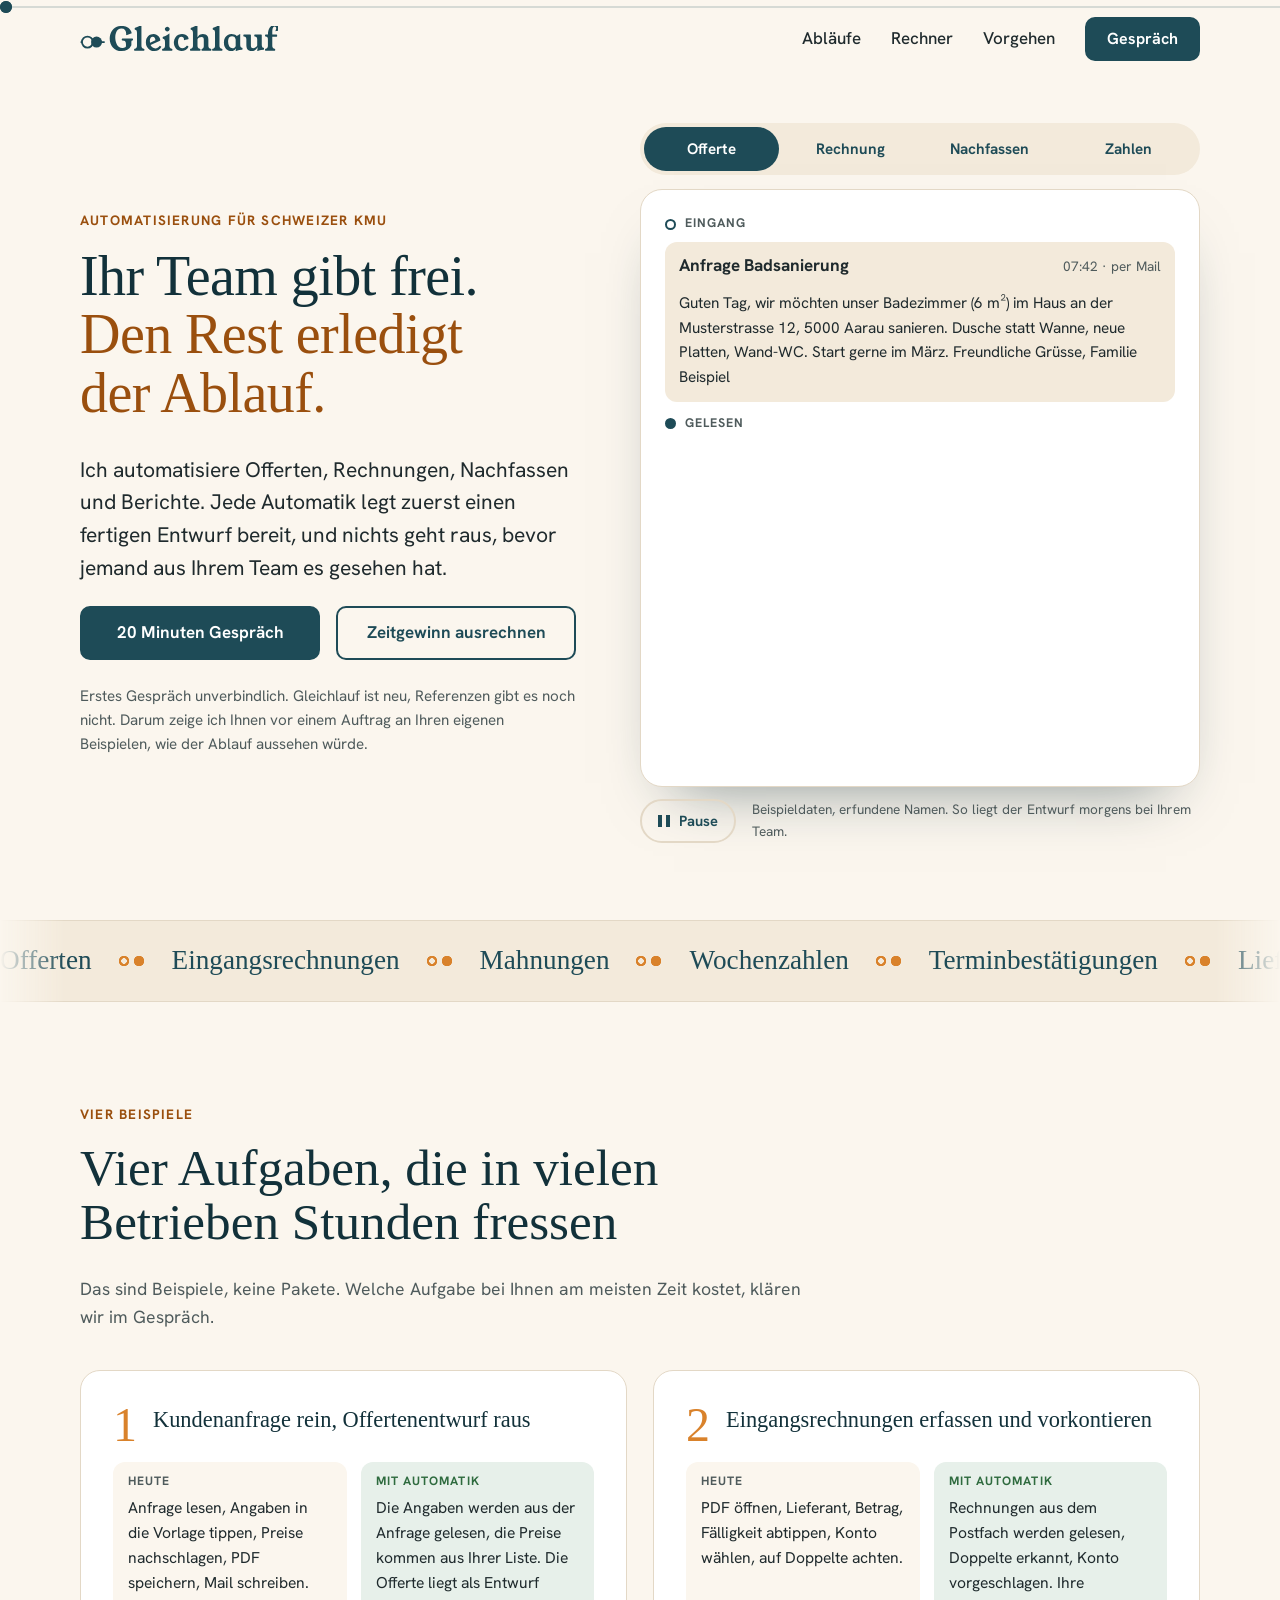
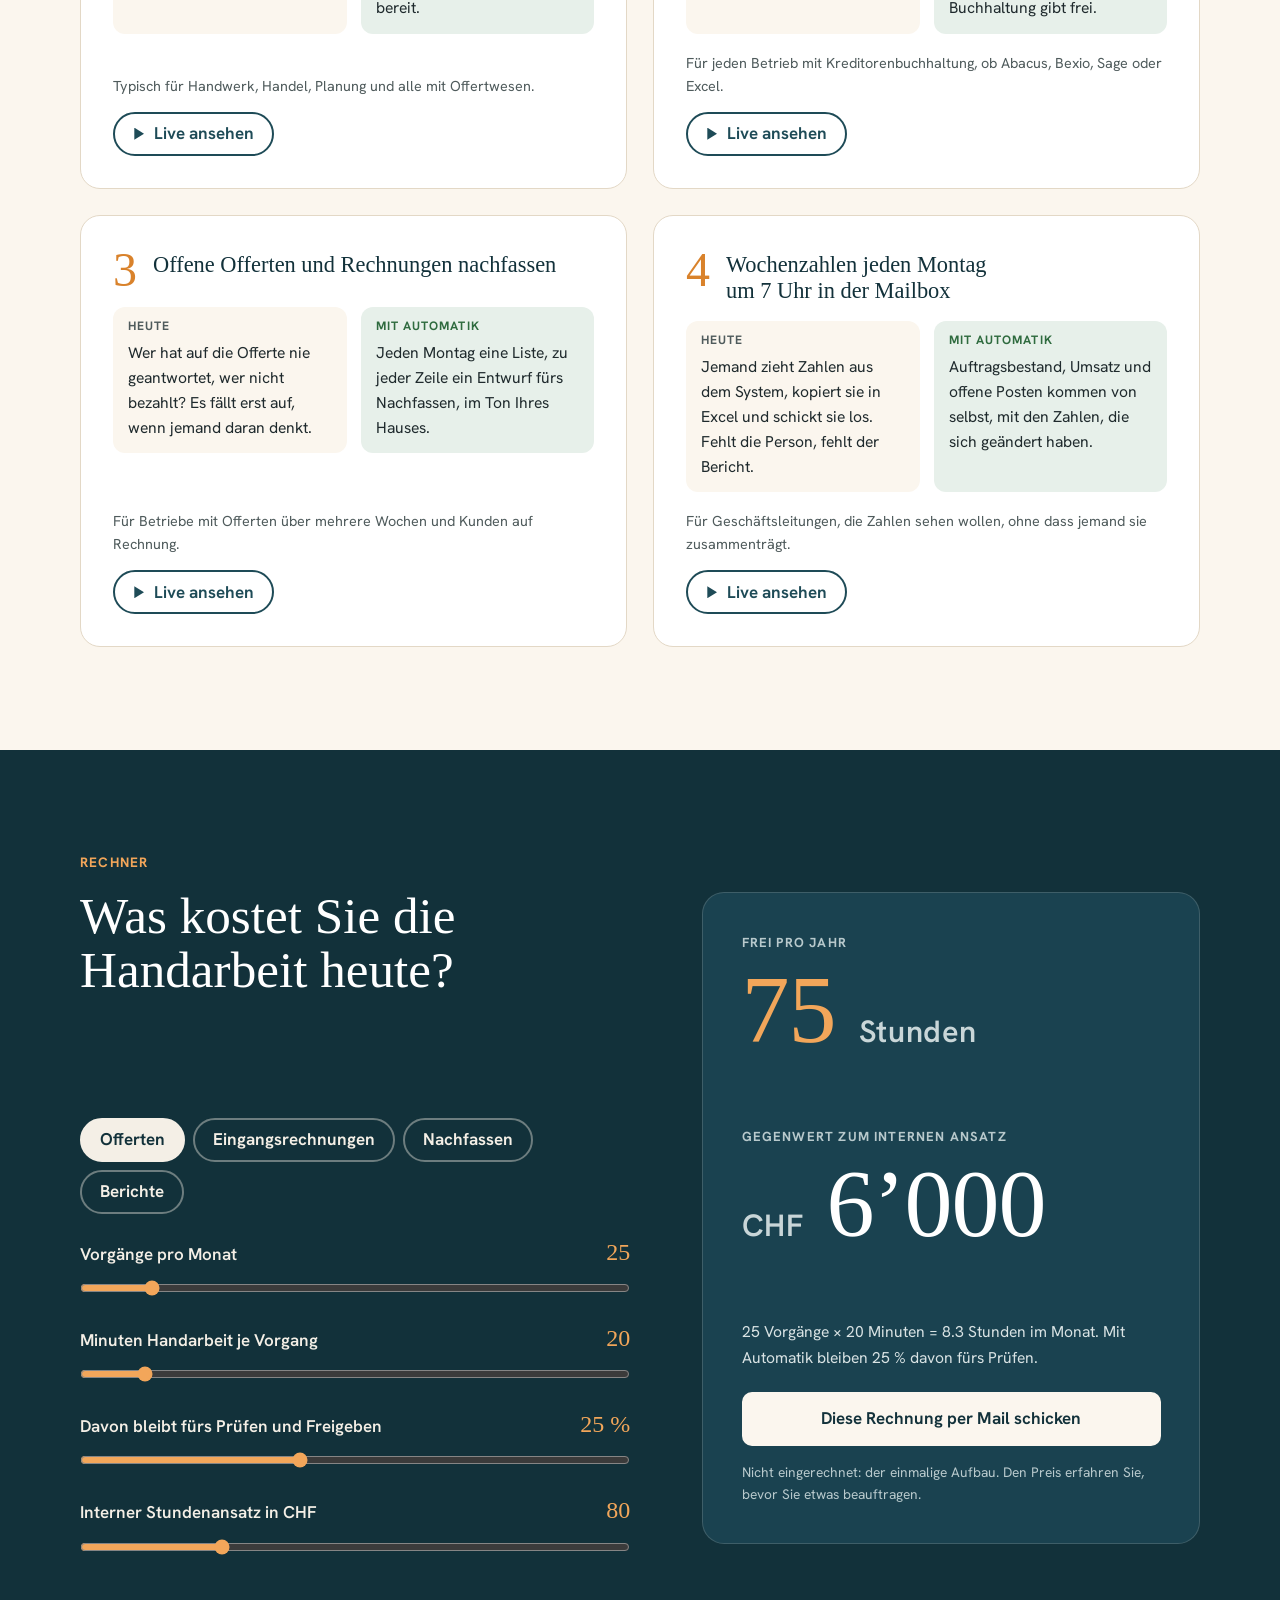
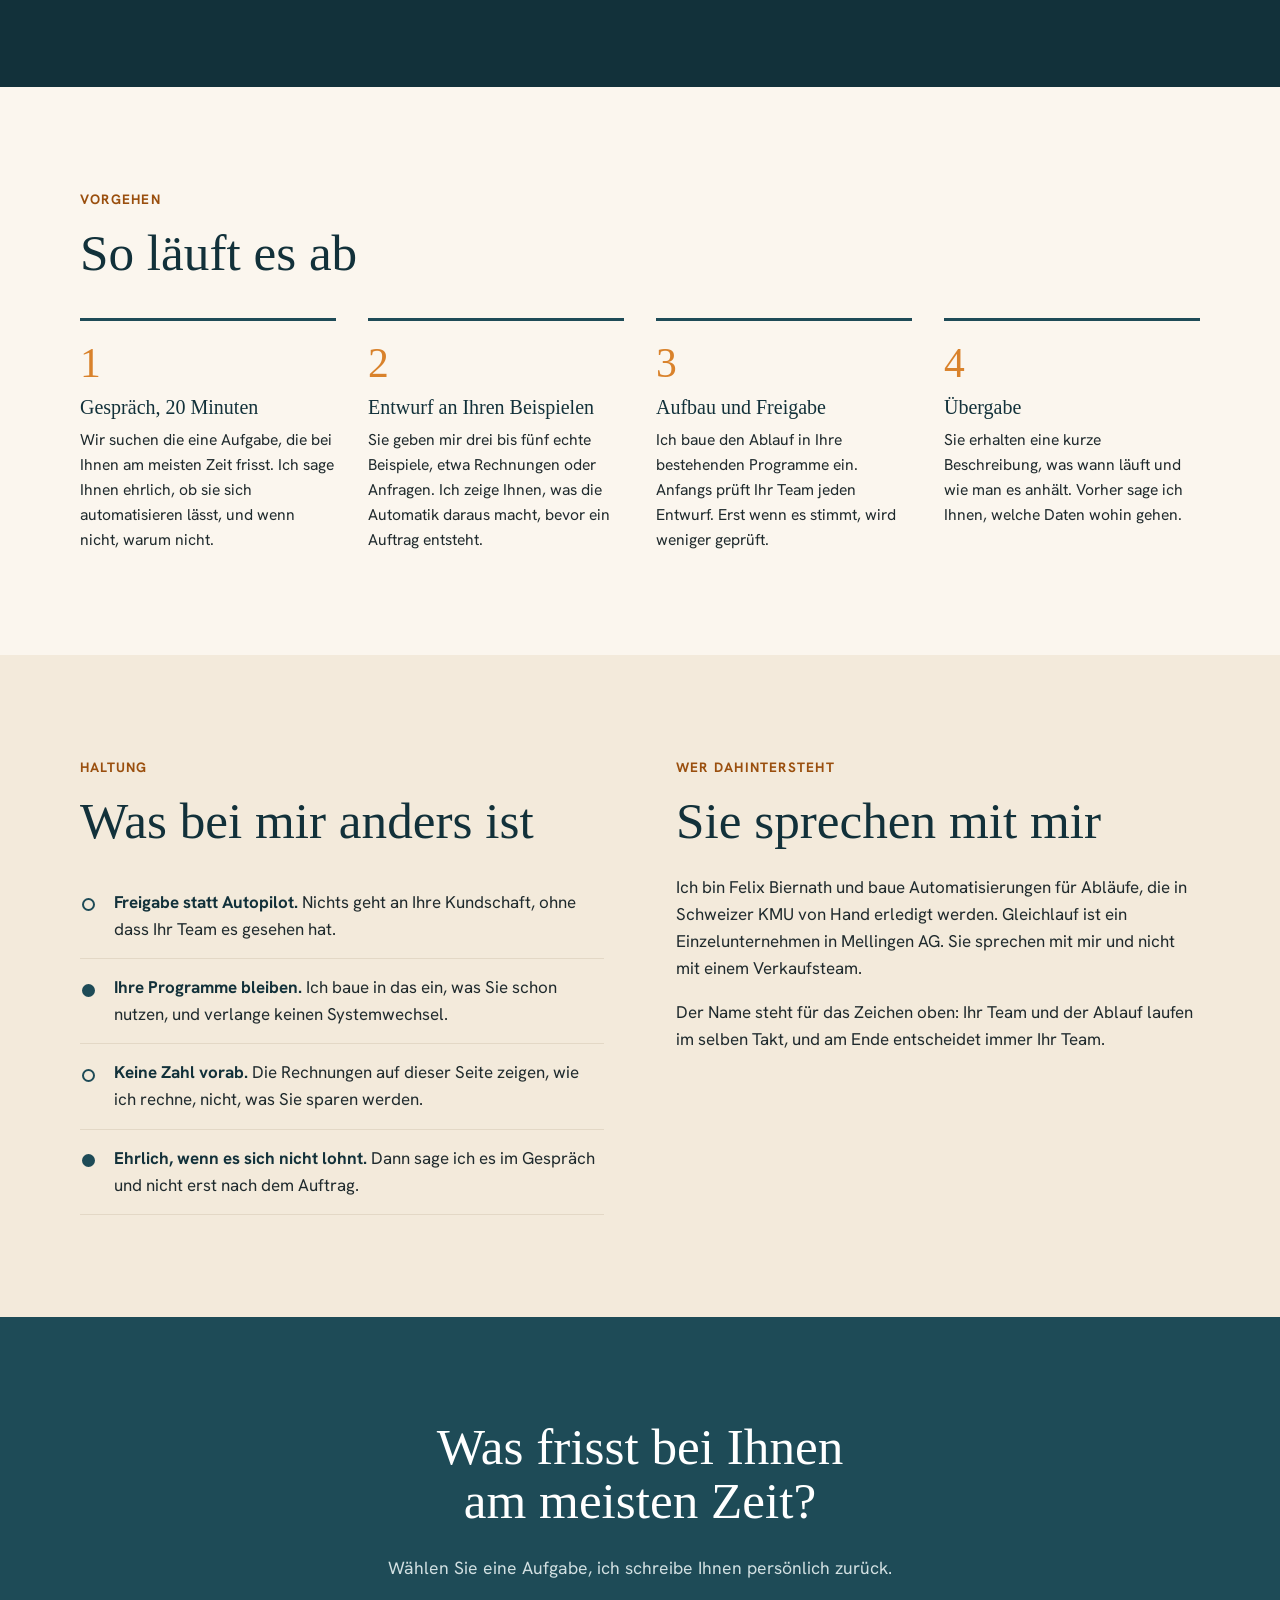
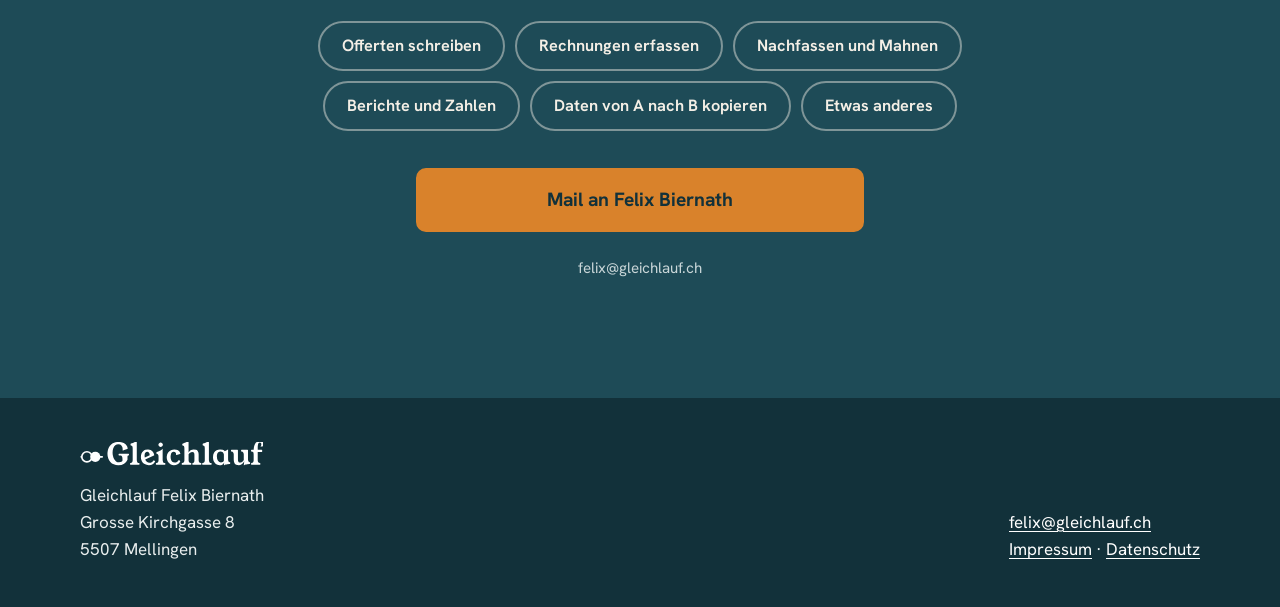
==== index.html @ 626e45f5 "Seite Gleichlauf" ====
<!doctype html>
<html lang="de-CH">
<head>
<meta charset="utf-8">
<meta name="viewport" content="width=device-width, initial-scale=1">
<title>Gleichlauf: Abläufe automatisieren, Ihr Team gibt frei</title>
<meta name="description" content="Aus Mails, PDFs und Listen werden fertige Entwürfe für Offerten, Rechnungen, Nachfassen und Berichte. Ihr Team gibt nur noch frei. Automatisierung für Schweizer KMU.">
<meta property="og:title" content="Gleichlauf: Ihr Team gibt frei. Den Rest erledigt der Ablauf.">
<meta property="og:description" content="Automatisierung für Schweizer KMU: Offerten, Rechnungen, Nachfassen und Berichte als fertige Entwürfe.">
<meta property="og:type" content="website">
<meta name="theme-color" content="#FBF6EE">
<link rel="icon" type="image/svg+xml" href="marke-zeichen.svg">
<link rel="preload" href="young-serif-400.woff2" as="font" type="font/woff2" crossorigin>
<link rel="stylesheet" href="styles.css">
<noscript><style>.stage-wrap{display:none}.reveal{opacity:1!important;transform:none!important}</style></noscript>
</head>
<body>
<a class="skip" href="#inhalt">Zum Inhalt</a>
<div class="takt-progress" aria-hidden="true"><span class="tp-line"></span><span class="tp-hohl"></span><span class="tp-voll"></span></div>

<header class="top">
  <div class="wrap bar">
    <a class="brand" href="./" aria-label="Gleichlauf, zur Startseite"><img class="logo" src="marke-wortmarke.svg" width="6100" height="800" alt="Gleichlauf"></a>
    <nav aria-label="Hauptmenü">
      <a class="n-opt" href="#ablaeufe">Abläufe</a>
      <a class="n-opt" href="#rechner">Rechner</a>
      <a class="n-opt" href="#vorgehen">Vorgehen</a>
      <a class="btn btn-small" data-mail href="mailto:felix@gleichlauf.ch?subject=Gespr%C3%A4ch%20zur%20Automatisierung">Gespräch</a>
    </nav>
  </div>
</header>

<main id="inhalt">

<!-- HERO -->
<section class="hero">
  <div class="wrap hero-grid">
    <div class="hero-text">
      <p class="kicker">Automatisierung für Schweizer KMU</p>
      <h1>Ihr Team gibt frei. <span class="h1-zwei">Den Rest erledigt der Ablauf.</span></h1>
      <p class="lead">Ich automatisiere Offerten, Rechnungen, Nachfassen und Berichte. Jede Automatik legt zuerst einen fertigen Entwurf bereit, und nichts geht raus, bevor jemand aus Ihrem Team es gesehen hat.</p>
      <p class="cta">
        <a class="btn" data-mail href="mailto:felix@gleichlauf.ch?subject=Gespr%C3%A4ch%20zur%20Automatisierung">20 Minuten Gespräch</a>
        <a class="btn-quiet" href="#rechner">Zeitgewinn ausrechnen</a>
      </p>
      <p class="hero-facts">Erstes Gespräch unverbindlich. Gleichlauf ist neu, Referenzen gibt es noch nicht. Darum zeige ich Ihnen vor einem Auftrag an Ihren eigenen Beispielen, wie der Ablauf aussehen würde.</p>
    </div>

    <!-- Live-Ablauf -->
    <div class="stage-wrap" id="ablauf-live">
      <div class="stage-tabs" role="tablist" aria-label="Ablauf wählen">
        <button role="tab" id="tab-offerte" aria-controls="stage" aria-selected="true" data-fall="offerte">Offerte</button>
        <button role="tab" id="tab-rechnung" aria-controls="stage" aria-selected="false" tabindex="-1" data-fall="rechnung">Rechnung</button>
        <button role="tab" id="tab-nachfassen" aria-controls="stage" aria-selected="false" tabindex="-1" data-fall="nachfassen">Nachfassen</button>
        <button role="tab" id="tab-zahlen" aria-controls="stage" aria-selected="false" tabindex="-1" data-fall="zahlen">Zahlen</button>
      </div>
      <div class="stage" id="stage" role="tabpanel" aria-labelledby="tab-offerte">
        <div class="z z-in">
          <p class="z-label"><span class="z-dot"></span>Eingang</p>
          <div class="in-file"><span class="in-name" data-x="datei"></span><span class="in-meta" data-x="meta"></span></div>
          <p class="in-text" data-x="text"></p>
        </div>
        <div class="z z-read">
          <p class="z-label"><span class="z-dot z-dot-voll"></span>Gelesen</p>
          <ul class="chips" data-x="chips"></ul>
        </div>
        <div class="z z-out">
          <p class="z-label"><span class="z-dot z-dot-voll"></span><span data-x="kopf">Entwurf</span></p>
          <div class="out-body" data-x="out"></div>
          <div class="out-actions">
            <span class="pill pill-main" data-x="freigeben">Freigeben</span>
            <span class="pill" data-x="korrigieren">Korrigieren</span>
            <span class="out-done" data-x="done"></span>
          </div>
        </div>
      </div>
      <div class="stage-ctrl">
        <button class="ctrl" id="stage-pause" type="button" aria-pressed="false"><span class="ctrl-ico" aria-hidden="true"></span><span class="ctrl-txt">Pause</span></button>
        <p class="stage-cap">Beispieldaten, erfundene Namen. So liegt der Entwurf morgens bei Ihrem Team.</p>
      </div>
    </div>
  </div>
</section>

<!-- Takt-Linie + Ticker -->
<div class="takt-band">
  <div class="ticker" aria-label="Typische Aufgaben">
    <ul class="tick-list">
      <li>Offerten</li><li>Eingangsrechnungen</li><li>Mahnungen</li><li>Wochenzahlen</li><li>Terminbestätigungen</li><li>Lieferscheine</li><li>Stundenrapporte</li><li>Spesenbelege</li><li>Kundenanfragen</li><li>Bestellungen</li>
    </ul>
    <ul class="tick-list" aria-hidden="true">
      <li>Offerten</li><li>Eingangsrechnungen</li><li>Mahnungen</li><li>Wochenzahlen</li><li>Terminbestätigungen</li><li>Lieferscheine</li><li>Stundenrapporte</li><li>Spesenbelege</li><li>Kundenanfragen</li><li>Bestellungen</li>
    </ul>
  </div>
</div>

<!-- Vier Abläufe -->
<section id="ablaeufe" class="sec">
  <div class="wrap">
    <p class="kicker">Vier Beispiele</p>
    <h2>Vier Aufgaben, die in vielen Betrieben Stunden fressen</h2>
    <p class="sec-lead">Das sind Beispiele, keine Pakete. Welche Aufgabe bei Ihnen am meisten Zeit kostet, klären wir im Gespräch.</p>

    <div class="cases">
      <article class="case" id="fall-1">
        <header><span class="case-no">1</span><h3>Kundenanfrage rein, Offertenentwurf raus</h3></header>
        <div class="ba">
          <div class="ba-heute"><h4>Heute</h4><p>Anfrage lesen, Angaben in die Vorlage tippen, Preise nachschlagen, PDF speichern, Mail schreiben.</p></div>
          <div class="ba-mit"><h4>Mit Automatik</h4><p>Die Angaben werden aus der Anfrage gelesen, die Preise kommen aus Ihrer Liste. Die Offerte liegt als Entwurf bereit.</p></div>
        </div>
        <p class="case-for">Typisch für Handwerk, Handel, Planung und alle mit Offertwesen.</p>
        <button class="case-live" type="button" data-zeige="offerte">Live ansehen</button>
      </article>

      <article class="case" id="fall-2">
        <header><span class="case-no">2</span><h3>Eingangsrechnungen erfassen und vorkontieren</h3></header>
        <div class="ba">
          <div class="ba-heute"><h4>Heute</h4><p>PDF öffnen, Lieferant, Betrag, Fälligkeit abtippen, Konto wählen, auf Doppelte achten.</p></div>
          <div class="ba-mit"><h4>Mit Automatik</h4><p>Rechnungen aus dem Postfach werden gelesen, Doppelte erkannt, Konto vorgeschlagen. Ihre Buchhaltung gibt frei.</p></div>
        </div>
        <p class="case-for">Für jeden Betrieb mit Kreditorenbuchhaltung, ob Abacus, Bexio, Sage oder Excel.</p>
        <button class="case-live" type="button" data-zeige="rechnung">Live ansehen</button>
      </article>

      <article class="case" id="fall-3">
        <header><span class="case-no">3</span><h3>Offene Offerten und Rechnungen nachfassen</h3></header>
        <div class="ba">
          <div class="ba-heute"><h4>Heute</h4><p>Wer hat auf die Offerte nie geantwortet, wer nicht bezahlt? Es fällt erst auf, wenn jemand daran denkt.</p></div>
          <div class="ba-mit"><h4>Mit Automatik</h4><p>Jeden Montag eine Liste, zu jeder Zeile ein Entwurf fürs Nachfassen, im Ton Ihres Hauses.</p></div>
        </div>
        <p class="case-for">Für Betriebe mit Offerten über mehrere Wochen und Kunden auf Rechnung.</p>
        <button class="case-live" type="button" data-zeige="nachfassen">Live ansehen</button>
      </article>

      <article class="case" id="fall-4">
        <header><span class="case-no">4</span><h3>Wochenzahlen jeden Montag um 7 Uhr in der Mailbox</h3></header>
        <div class="ba">
          <div class="ba-heute"><h4>Heute</h4><p>Jemand zieht Zahlen aus dem System, kopiert sie in Excel und schickt sie los. Fehlt die Person, fehlt der Bericht.</p></div>
          <div class="ba-mit"><h4>Mit Automatik</h4><p>Auftragsbestand, Umsatz und offene Posten kommen von selbst, mit den Zahlen, die sich geändert haben.</p></div>
        </div>
        <p class="case-for">Für Geschäftsleitungen, die Zahlen sehen wollen, ohne dass jemand sie zusammenträgt.</p>
        <button class="case-live" type="button" data-zeige="zahlen">Live ansehen</button>
      </article>
    </div>
  </div>
</section>

<!-- Rechner -->
<section id="rechner" class="sec sec-dark">
  <div class="wrap calc">
    <div class="calc-in">
      <p class="kicker kicker-hell">Rechner</p>
      <h2>Was kostet Sie die Handarbeit heute?</h2>
      <p class="sec-lead sec-lead-hell">Stellen Sie Ihre Zahlen ein. Das Ergebnis ist eine Rechnung mit Ihren Annahmen, keine Zusage.</p>

      <fieldset class="calc-fall"><legend class="sr">Aufgabe wählen</legend>
        <button type="button" class="chip-btn" data-calc="offerte" aria-pressed="true">Offerten</button>
        <button type="button" class="chip-btn" data-calc="rechnung" aria-pressed="false">Eingangsrechnungen</button>
        <button type="button" class="chip-btn" data-calc="nachfassen" aria-pressed="false">Nachfassen</button>
        <button type="button" class="chip-btn" data-calc="zahlen" aria-pressed="false">Berichte</button>
      </fieldset>

      <div class="sl"><label for="r-menge">Vorgänge pro Monat</label><output id="o-menge" for="r-menge">25</output><input id="r-menge" type="range" min="1" max="200" step="1" value="25"></div>
      <div class="sl"><label for="r-min">Minuten Handarbeit je Vorgang</label><output id="o-min" for="r-min">20</output><input id="r-min" type="range" min="1" max="180" step="1" value="20"></div>
      <div class="sl"><label for="r-pruef">Davon bleibt fürs Prüfen und Freigeben</label><output id="o-pruef" for="r-pruef">25 %</output><input id="r-pruef" type="range" min="2" max="60" step="1" value="25"></div>
      <div class="sl"><label for="r-satz">Interner Stundenansatz in CHF</label><output id="o-satz" for="r-satz">80</output><input id="r-satz" type="range" min="40" max="200" step="5" value="80"></div>
    </div>

    <div class="calc-out" aria-live="polite">
      <p class="co-label">Frei pro Jahr</p>
      <p class="co-zahl"><span id="c-std">75</span> <span class="co-einheit">Stunden</span></p>
      <p class="co-label">Gegenwert zum internen Ansatz</p>
      <p class="co-zahl co-zahl-chf"><span class="co-einheit">CHF</span> <span id="c-chf">6’000</span></p>
      <p class="co-regel" id="c-regel">25 Vorgänge × 20 Minuten = 8.3 Stunden im Monat. Mit Automatik bleiben 25 % davon fürs Prüfen.</p>
      <a class="btn btn-hell" id="c-mail" data-mail href="mailto:felix@gleichlauf.ch">Diese Rechnung per Mail schicken</a>
      <p class="co-fuss">Nicht eingerechnet: der einmalige Aufbau. Den Preis erfahren Sie, bevor Sie etwas beauftragen.</p>
    </div>
  </div>
</section>

<!-- Vorgehen -->
<section id="vorgehen" class="sec">
  <div class="wrap">
    <p class="kicker">Vorgehen</p>
    <h2>So läuft es ab</h2>
    <ol class="steps">
      <li><h3>Gespräch, 20 Minuten</h3><p>Wir suchen die eine Aufgabe, die bei Ihnen am meisten Zeit frisst. Ich sage Ihnen ehrlich, ob sie sich automatisieren lässt, und wenn nicht, warum nicht.</p></li>
      <li><h3>Entwurf an Ihren Beispielen</h3><p>Sie geben mir drei bis fünf echte Beispiele, etwa Rechnungen oder Anfragen. Ich zeige Ihnen, was die Automatik daraus macht, bevor ein Auftrag entsteht.</p></li>
      <li><h3>Aufbau und Freigabe</h3><p>Ich baue den Ablauf in Ihre bestehenden Programme ein. Anfangs prüft Ihr Team jeden Entwurf. Erst wenn es stimmt, wird weniger geprüft.</p></li>
      <li><h3>Übergabe</h3><p>Sie erhalten eine kurze Beschreibung, was wann läuft und wie man es anhält. Vorher sage ich Ihnen, welche Daten wohin gehen.</p></li>
    </ol>
  </div>
</section>

<!-- Haltung -->
<section class="sec sec-paper">
  <div class="wrap two">
    <div>
      <p class="kicker">Haltung</p>
      <h2>Was bei mir anders ist</h2>
      <ul class="plain">
        <li><strong>Freigabe statt Autopilot.</strong> Nichts geht an Ihre Kundschaft, ohne dass Ihr Team es gesehen hat.</li>
        <li><strong>Ihre Programme bleiben.</strong> Ich baue in das ein, was Sie schon nutzen, und verlange keinen Systemwechsel.</li>
        <li><strong>Keine Zahl vorab.</strong> Die Rechnungen auf dieser Seite zeigen, wie ich rechne, nicht, was Sie sparen werden.</li>
        <li><strong>Ehrlich, wenn es sich nicht lohnt.</strong> Dann sage ich es im Gespräch und nicht erst nach dem Auftrag.</li>
      </ul>
    </div>
    <div>
      <p class="kicker">Wer dahintersteht</p>
      <h2>Sie sprechen mit mir</h2>
      <p>Ich bin Felix Biernath und baue Automatisierungen für Abläufe, die in Schweizer KMU von Hand erledigt werden. Gleichlauf ist ein Einzelunternehmen in Mellingen AG. Sie sprechen mit mir und nicht mit einem Verkaufsteam.</p>
      <p>Der Name steht für das Zeichen oben: Ihr Team und der Ablauf laufen im selben Takt, und am Ende entscheidet immer Ihr Team.</p>
    </div>
  </div>
</section>

<!-- Abschluss -->
<section id="kontakt" class="sec sec-close">
  <div class="wrap close">
    <h2>Was frisst bei Ihnen am meisten Zeit?</h2>
    <p class="sec-lead">Wählen Sie eine Aufgabe, ich schreibe Ihnen persönlich zurück.</p>
    <fieldset class="close-chips"><legend class="sr">Aufgabe wählen</legend>
      <button type="button" class="chip-btn chip-lg" data-thema="Offerten schreiben">Offerten schreiben</button>
      <button type="button" class="chip-btn chip-lg" data-thema="Rechnungen erfassen">Rechnungen erfassen</button>
      <button type="button" class="chip-btn chip-lg" data-thema="Nachfassen und Mahnen">Nachfassen und Mahnen</button>
      <button type="button" class="chip-btn chip-lg" data-thema="Berichte und Zahlen">Berichte und Zahlen</button>
      <button type="button" class="chip-btn chip-lg" data-thema="Daten von A nach B kopieren">Daten von A nach B kopieren</button>
      <button type="button" class="chip-btn chip-lg" data-thema="Etwas anderes">Etwas anderes</button>
    </fieldset>
    <p class="cta cta-one"><a class="btn btn-big" id="close-mail" data-mail href="mailto:felix@gleichlauf.ch?subject=Gespr%C3%A4ch%20zur%20Automatisierung">Mail an Felix Biernath</a></p>
    <p class="muted">felix@gleichlauf.ch</p>
  </div>
</section>

</main>

<footer class="foot">
  <div class="wrap foot-grid">
    <div>
      <img class="logo logo-foot" src="marke-wortmarke-hell.svg" width="6100" height="800" alt="Gleichlauf">
      <p>Gleichlauf Felix Biernath<br>Grosse Kirchgasse 8<br>5507 Mellingen</p>
    </div>
    <p><a href="mailto:felix@gleichlauf.ch">felix@gleichlauf.ch</a><br><a href="impressum.html">Impressum</a> · <a href="datenschutz.html">Datenschutz</a></p>
  </div>
</footer>

<script src="script.js" defer></script>
</body>
</html>
---- styles.css ----
/* Gleichlauf, Seite für Automatisierung (v2). Marke: Petrol, Orange, Creme, Young Serif. Keine Fremdabrufe. */
@font-face { font-family: "Young Serif"; src: url("young-serif-400.woff2") format("woff2"); font-weight: 400; font-style: normal; font-display: swap; }
@font-face { font-family: "Hanken Grotesk"; src: url("hanken-grotesk-var.woff2") format("woff2"); font-weight: 100 900; font-style: normal; font-display: swap; }

:root {
  --primary: #1E4B57;
  --primary-dark: #12313A;
  --primary-mid: #1A4250;
  --accent: #D9822B;
  --accent-light: #F2A65A;
  --accent-deep: #9A4F0E;
  --bg: #FBF6EE;
  --paper: #F3EADB;
  --line: #E3D8C6;
  --ink: #1F2A2D;
  --muted: #4F5B5C;
  --ok: #2F6B3F;
  --ok-bg: #E7F0EA;
  --mark: #FBE3C2;
  --serif: "Young Serif", Georgia, "Times New Roman", serif;
  --sans: "Hanken Grotesk", system-ui, -apple-system, "Segoe UI", sans-serif;
  --gut: clamp(20px, 4vw, 40px);
  --ease: cubic-bezier(.2, .7, .2, 1);
}
*, *::before, *::after { box-sizing: border-box; }
html { -webkit-text-size-adjust: 100%; scroll-behavior: smooth; scroll-padding-top: 88px; }
body { margin: 0; background: var(--bg); color: var(--ink); font: 400 1.0625rem/1.6 var(--sans); overflow-x: hidden; }
img { max-width: 100%; height: auto; display: block; }
a { color: var(--primary); text-underline-offset: .18em; text-decoration-thickness: 1px; }
a:hover { text-decoration-thickness: 2px; }
:focus-visible { outline: 3px solid var(--primary); outline-offset: 3px; border-radius: 4px; }
.sec-dark :focus-visible, .sec-close :focus-visible, .foot :focus-visible { outline-color: var(--accent-light); }
h1, h2, h3, h4 { font-family: var(--serif); font-weight: 400; line-height: 1.12; margin: 0; text-wrap: balance; }
p { margin: 0 0 1em; }
button { font: inherit; color: inherit; }
.wrap { width: 100%; max-width: 1200px; margin-inline: auto; padding-inline: var(--gut); }
.sr { position: absolute; width: 1px; height: 1px; overflow: hidden; clip: rect(0 0 0 0); white-space: nowrap; }
.skip { position: absolute; left: 12px; top: -80px; background: var(--primary-dark); color: #fff; padding: 12px 18px; z-index: 80; border-radius: 6px; }
.skip:focus { top: 12px; }
.muted { color: var(--muted); font-size: .95rem; }
fieldset { border: 0; margin: 0; padding: 0; min-width: 0; }

/* Takt-Anzeige: das Zeichen der Marke als Lesefortschritt (Automatik vorne, Ihr Team folgt, am Ende nebeneinander) */
.takt-progress { --p: 0; --gap: 60px; position: fixed; inset: 0 0 auto 0; height: 14px; z-index: 70; pointer-events: none; }
.tp-line { position: absolute; left: 0; right: 0; top: 6px; height: 2px; background: rgba(30,75,87,.16); }
.tp-line::after { content: ""; position: absolute; inset: 0; background: var(--primary); transform-origin: left; transform: scaleX(var(--p)); }
.tp-voll, .tp-hohl { position: absolute; top: 1px; width: 12px; height: 12px; border-radius: 50%; }
.tp-voll { background: var(--primary); left: calc(var(--p) * (100% - 12px)); z-index: 2; }
.tp-hohl { border: 2px solid var(--primary); background: var(--bg); left: max(0px, calc(var(--p) * (100% - 12px) - var(--gap))); z-index: 1; }

/* Kopf */
.top { position: sticky; top: 0; z-index: 60; background: rgba(251,246,238,.88); backdrop-filter: saturate(1.2) blur(10px); -webkit-backdrop-filter: saturate(1.2) blur(10px); }
.bar { display: flex; align-items: center; justify-content: space-between; min-height: 72px; gap: 16px; padding-top: 6px; }
.brand { display: inline-flex; align-items: center; min-height: 44px; }
.logo { height: 26px; width: auto; aspect-ratio: 6100/800; }
.top nav { display: flex; align-items: center; gap: clamp(14px, 3vw, 30px); }
.top nav a:not(.btn) { color: var(--ink); text-decoration: none; min-height: 44px; display: inline-flex; align-items: center; font-weight: 500; }
.top nav a:not(.btn):hover { text-decoration: underline; }
@media (max-width: 720px) { .n-opt { display: none !important; } }

/* Knöpfe */
.cta { display: flex; flex-wrap: wrap; gap: 12px 16px; margin: 0 0 1.4em; }
.cta > * { flex: 1 1 14rem; max-width: 20rem; }
.cta-one > * { max-width: 28rem; }
.btn, .btn-quiet { display: inline-flex; align-items: center; justify-content: center; text-align: center; min-height: 54px; padding: 8px 26px; border-radius: 10px; font-weight: 650; font-size: 1.0625rem; text-decoration: none; border: 2px solid var(--primary); transition: background .2s, color .2s, transform .2s var(--ease), box-shadow .2s; }
.btn { background: var(--primary); color: #fff; }
.btn:hover { background: var(--primary-dark); border-color: var(--primary-dark); transform: translateY(-1px); box-shadow: 0 10px 22px -12px rgba(18,49,58,.6); }
.btn-quiet { background: transparent; color: var(--primary); }
.btn-quiet:hover { background: var(--paper); }
.btn-small { min-height: 44px; padding: 6px 20px; font-size: 1rem; }
.btn-hell { background: var(--bg); color: var(--primary-dark); border-color: var(--bg); }
.btn-hell:hover { background: #fff; border-color: #fff; }
.btn-big { min-height: 64px; font-size: 1.2rem; font-weight: 700; background: var(--accent); color: var(--primary-dark); border-color: var(--accent); }
.btn-big:hover { background: var(--accent-light); border-color: var(--accent-light); }

/* Hero */
.hero { padding: clamp(20px, 4vw, 56px) 0 clamp(44px, 6vw, 84px); }
.hero-grid { display: grid; gap: 44px; align-items: center; }
.kicker { font-weight: 700; font-size: .85rem; letter-spacing: .09em; text-transform: uppercase; color: var(--accent-deep); margin-bottom: 1.1em; }
.kicker-hell { color: var(--accent-light); }
.hero h1 { font-size: clamp(2.3rem, 1.3rem + 3.2vw, 3.5rem); line-height: 1.05; letter-spacing: -.01em; color: var(--primary-dark); margin-bottom: .55em; text-wrap: balance; }
.h1-zwei { display: block; color: var(--accent-deep); }
.lead { font-size: clamp(1.125rem, 1.05rem + .4vw, 1.32rem); line-height: 1.55; max-width: 34em; }
.hero-facts { margin: 0; font-size: .95rem; color: var(--muted); max-width: 36em; }
@media (min-width: 1000px) { .hero-grid { grid-template-columns: minmax(0, 1fr) minmax(0, 560px); gap: 64px; } }

/* Live-Ablauf */
.stage-wrap { min-width: 0; max-width: 600px; width: 100%; }
.stage-tabs { display: flex; gap: 4px; padding: 4px; background: var(--paper); border-radius: 999px; margin-bottom: 14px; }
.stage-tabs button { flex: 1 1 0; min-height: 44px; padding: 0 8px; border: 0; border-radius: 999px; background: transparent; cursor: pointer; font-weight: 650; font-size: .95rem; color: var(--primary); transition: background .25s, color .25s; }
.stage-tabs button:hover { background: rgba(30,75,87,.08); }
.stage-tabs button[aria-selected="true"] { background: var(--primary); color: #fff; }
.stage { background: #fff; border: 1px solid var(--line); border-radius: 22px; padding: clamp(16px, 2.2vw, 24px); box-shadow: 0 30px 60px -34px rgba(18,49,58,.55); display: grid; gap: 12px; align-content: start; }
@media (min-width: 1000px) { .stage { min-height: 598px; } }
.z { opacity: 0; transform: translateY(10px); transition: opacity .5s var(--ease), transform .5s var(--ease); }
.st-in .z-in, .st-read .z-read, .st-out .z-out { opacity: 1; transform: none; }
.z-label { display: flex; align-items: center; gap: 9px; margin: 0 0 8px; font-weight: 700; font-size: .78rem; letter-spacing: .08em; text-transform: uppercase; color: var(--muted); }
.z-dot { width: 11px; height: 11px; border-radius: 50%; border: 2px solid var(--primary); flex: none; }
.z-dot-voll { background: var(--primary); }
.in-file { display: flex; flex-wrap: wrap; align-items: baseline; justify-content: space-between; gap: 2px 12px; background: var(--paper); border-radius: 12px 12px 0 0; padding: 10px 14px 8px; transition: border-radius .5s; }
.st-out .in-file { border-radius: 12px; }
.in-name { font-weight: 700; }
.in-meta { font-size: .85rem; color: var(--muted); }
.in-text { margin: 0; background: var(--paper); border-radius: 0 0 12px 12px; padding: 4px 14px 12px; font-size: .96rem; line-height: 1.6; max-height: 14em; overflow: hidden; transition: max-height .7s var(--ease), padding .7s var(--ease), opacity .45s; }
.st-out .in-text { max-height: 0; padding-top: 0; padding-bottom: 0; opacity: 0; }
mark { background: transparent; color: inherit; border-radius: 5px; padding: 1px 3px; margin: 0 -3px; transition: background .35s, box-shadow .35s; }
mark.on { background: var(--mark); box-shadow: 0 0 0 1px rgba(217,130,43,.45); }
.chips { list-style: none; margin: 0; padding: 0; display: grid; grid-template-columns: repeat(auto-fit, minmax(14.5rem, 1fr)); gap: 7px; align-content: start; min-height: 0; }
.chips li { display: flex; flex-wrap: wrap; align-items: baseline; justify-content: space-between; gap: 0 10px; padding: 6px 11px; border: 1px solid var(--line); border-radius: 10px; background: var(--bg); opacity: 0; transform: translateY(6px) scale(.98); transition: opacity .4s var(--ease), transform .4s var(--ease), border-color .3s; }
.chips li.on { opacity: 1; transform: none; border-color: rgba(217,130,43,.55); }
.c-l { font-size: .74rem; color: var(--muted); letter-spacing: .03em; }
.c-v { font-weight: 650; font-size: .93rem; font-variant-numeric: tabular-nums; text-align: right; }
.z-out { background: var(--bg); border: 1px solid var(--line); border-radius: 14px; padding: 12px 16px 14px; }
.out-table { width: 100%; border-collapse: collapse; font-size: .96rem; }
.out-table td { padding: 5px 0; border-bottom: 1px dashed var(--line); }
.out-table .num { text-align: right; font-variant-numeric: tabular-nums; font-weight: 600; padding-left: 14px; white-space: nowrap; }
.out-table tr { opacity: 0; transform: translateX(-8px); transition: opacity .45s var(--ease), transform .45s var(--ease); }
.st-out .out-table tr { opacity: 1; transform: none; transition-delay: calc(var(--i, 0) * 150ms + 250ms); }
.out-table .tot td { border-bottom: 0; border-top: 2px solid var(--primary); font-weight: 700; padding-top: 9px; }
.out-hint { margin: 8px 0 0; font-size: .82rem; color: var(--muted); }
.out-mail .om-line { margin: 0; font-size: .9rem; color: var(--muted); border-bottom: 1px dashed var(--line); padding: 5px 0; }
.out-mail .om-line span { display: inline-block; width: 4.6rem; font-weight: 700; color: var(--ink); }
.out-mail .om-p { margin: .7em 0 0; font-size: .96rem; opacity: 0; transition: opacity .5s var(--ease); }
.st-out .out-mail .om-p { opacity: 1; transition-delay: calc(var(--i, 0) * 400ms + 250ms); }
.out-actions { display: flex; flex-wrap: wrap; align-items: center; gap: 8px 10px; margin-top: 12px; min-height: 40px; }
.pill { display: inline-flex; align-items: center; min-height: 40px; padding: 0 18px; border-radius: 999px; border: 2px solid var(--primary); color: var(--primary); font-weight: 650; font-size: .95rem; transition: transform .25s var(--ease), background .3s, border-color .3s, color .3s; }
.pill-main { background: var(--primary); color: #fff; }
.st-press .pill-main { background: var(--ok); border-color: var(--ok); transform: scale(.94); }
.st-press .pill-main::before { content: "\2713\00a0"; }
.out-done { font-weight: 650; font-size: .93rem; color: var(--ok); opacity: 0; transform: translateX(-6px); transition: opacity .5s var(--ease), transform .5s var(--ease); }
.st-done .out-done { opacity: 1; transform: none; }
.st-instant *, .st-instant { transition: none !important; }
.stage-ctrl { display: flex; flex-wrap: wrap; align-items: center; gap: 8px 16px; margin-top: 12px; }
.ctrl { display: inline-flex; align-items: center; gap: 9px; min-height: 44px; padding: 0 16px; border: 2px solid var(--line); border-radius: 999px; background: transparent; cursor: pointer; font-weight: 650; font-size: .92rem; color: var(--primary); }
.ctrl:hover { background: var(--paper); }
.ctrl-ico { width: 12px; height: 12px; background: currentColor; }
.ctrl[data-state="running"] .ctrl-ico { background: linear-gradient(90deg, currentColor 0 36%, transparent 36% 64%, currentColor 64%); }
.ctrl[data-state="paused"] .ctrl-ico, .ctrl[data-state="idle"] .ctrl-ico { clip-path: polygon(12% 0, 100% 50%, 12% 100%); }
.stage-cap { margin: 0; font-size: .85rem; color: var(--muted); flex: 1 1 14rem; }
.z-read, .z-out { display: none; }
.st-read .z-read, .st-out .z-out { display: block; animation: zin .55s var(--ease) both; }
/* Beim Entwurf schrumpfen die gelesenen Felder zu Etiketten */
.st-out .chips { display: flex; flex-wrap: wrap; gap: 6px; min-height: 0; }
.st-out .chips li { padding: 3px 11px; border-radius: 999px; display: inline-flex; }
.st-out .c-l { display: none; }
.st-out .c-v { font-size: .86rem; }
@keyframes zin { from { opacity: 0; transform: translateY(10px); } to { opacity: 1; transform: none; } }

/* Ticker */
.takt-band { background: var(--paper); border-block: 1px solid var(--line); overflow: hidden; padding: 18px 0; -webkit-mask-image: linear-gradient(90deg, transparent, #000 5%, #000 95%, transparent); mask-image: linear-gradient(90deg, transparent, #000 5%, #000 95%, transparent); }
.ticker { display: flex; width: max-content; animation: tick 48s linear infinite; }
.takt-band:hover .ticker { animation-play-state: paused; }
.tick-list { display: flex; flex: none; list-style: none; margin: 0; padding: 0; }
.tick-list li { font-family: var(--serif); font-size: clamp(1.2rem, 1rem + 1vw, 1.7rem); color: var(--primary); white-space: nowrap; display: flex; align-items: center; }
.tick-list li::after { content: ""; width: 28px; height: 12px; margin: 0 26px; background:
  radial-gradient(circle at 6px 6px, transparent 2.6px, var(--accent) 3px 5px, transparent 5.4px),
  radial-gradient(circle at 21px 6px, var(--accent) 5px, transparent 5.4px); }
@keyframes tick { to { transform: translateX(-50%); } }

/* Abschnitte */
.sec { padding: clamp(60px, 8vw, 116px) 0; }
.sec h2 { font-size: clamp(1.9rem, 1.2rem + 2.8vw, 3.2rem); line-height: 1.06; color: var(--primary-dark); margin-bottom: .5em; max-width: 19em; }
.sec-lead { max-width: 42em; color: var(--muted); font-size: 1.1rem; margin-bottom: 2.2em; }
.sec-paper { background: var(--paper); }

/* Beispiele */
.cases { display: grid; gap: 22px; }
@media (min-width: 880px) { .cases { grid-template-columns: 1fr 1fr; gap: 26px; } }
.case { background: #fff; border: 1px solid var(--line); border-radius: 20px; padding: clamp(20px, 2.6vw, 32px); display: flex; flex-direction: column; transition: box-shadow .3s, transform .3s var(--ease); }
.case:hover { box-shadow: 0 24px 44px -30px rgba(18,49,58,.5); transform: translateY(-2px); }
.case header { display: flex; align-items: flex-start; gap: 16px; margin-bottom: 16px; }
.case-no { font: 400 3rem/0.9 var(--serif); color: var(--accent); flex: none; }
.case h3 { font-size: 1.4rem; line-height: 1.18; color: var(--primary-dark); padding-top: 4px; }
.ba { display: grid; gap: 12px; margin-bottom: 14px; }
@media (min-width: 560px) and (max-width: 879px), (min-width: 1180px) { .ba { grid-template-columns: 1fr 1fr; gap: 14px; } }
.ba > div { padding: 13px 15px; border-radius: 12px; }
.ba-heute { background: var(--bg); }
.ba-mit { background: var(--ok-bg); }
.ba h4 { font: 700 .76rem/1 var(--sans); letter-spacing: .09em; text-transform: uppercase; color: var(--muted); margin-bottom: 8px; }
.ba-mit h4 { color: var(--ok); }
.ba p { margin: 0; font-size: .98rem; }
.case-for { margin: auto 0 14px; padding-top: 4px; font-size: .9rem; color: var(--muted); }
.case-live { align-self: flex-start; display: inline-flex; align-items: center; gap: 10px; min-height: 44px; padding: 0 18px; border: 2px solid var(--primary); border-radius: 999px; background: transparent; color: var(--primary); font-weight: 650; cursor: pointer; transition: background .2s, color .2s; }
.case-live::before { content: ""; width: 11px; height: 12px; background: currentColor; clip-path: polygon(12% 0, 100% 50%, 12% 100%); }
.case-live:hover { background: var(--primary); color: #fff; }

/* Rechner */
.sec-dark { background: var(--primary-dark); color: #F4EFE6; }
.sec-dark h2 { color: #fff; }
.sec-lead-hell { color: #C9D6D8; }
.calc { display: grid; gap: 40px; }
@media (min-width: 940px) { .calc { grid-template-columns: minmax(0, 1.05fr) minmax(0, .95fr); gap: 72px; align-items: center; } }
.calc-fall { display: flex; flex-wrap: wrap; gap: 8px; margin-bottom: 26px; }
.chip-btn { min-height: 44px; padding: 0 18px; border: 2px solid rgba(244,239,230,.4); border-radius: 999px; background: transparent; color: #F4EFE6; font-weight: 650; cursor: pointer; transition: background .2s, color .2s, border-color .2s; }
.chip-btn:hover { border-color: #F4EFE6; }
.chip-btn[aria-pressed="true"] { background: #F4EFE6; border-color: #F4EFE6; color: var(--primary-dark); }
.sl { display: grid; grid-template-columns: 1fr auto; gap: 4px 12px; align-items: baseline; margin-bottom: 22px; }
.sl label { font-weight: 600; }
.sl output { font: 400 1.5rem/1 var(--serif); color: var(--accent-light); font-variant-numeric: tabular-nums; }
.sl input { grid-column: 1 / -1; width: 100%; height: 32px; accent-color: var(--accent-light); cursor: pointer; margin: 0; }
.calc-out { background: var(--primary-mid); border: 1px solid rgba(244,239,230,.16); border-radius: 22px; padding: clamp(24px, 3vw, 40px); }
.co-label { margin: 0; font-size: .82rem; letter-spacing: .09em; text-transform: uppercase; color: #B8C9CC; font-weight: 700; }
.co-zahl { margin: .1em 0 .7em; font: 400 clamp(3.4rem, 2rem + 6vw, 6rem)/1 var(--serif); color: var(--accent-light); font-variant-numeric: tabular-nums; letter-spacing: -.01em; }
.co-zahl-chf { color: #fff; }
.co-einheit { font-size: .32em; letter-spacing: .02em; color: #C9D6D8; font-family: var(--sans); font-weight: 600; }
.co-regel { font-size: .98rem; color: #D9E3E4; margin: 1.1em 0 1.4em; min-height: 3.2em; }
.co-fuss { margin: 1.1em 0 0; font-size: .86rem; color: #B8C9CC; }
.calc-out .btn { width: 100%; }

/* Vorgehen */
.steps { list-style: none; counter-reset: s; margin: 2.2em 0 0; padding: 0; display: grid; gap: 30px; }
@media (min-width: 900px) { .steps { grid-template-columns: repeat(4, 1fr); gap: 32px; } }
.steps li { counter-increment: s; position: relative; padding-top: 22px; border-top: 3px solid var(--line); }
.steps li::after { content: ""; position: absolute; top: -3px; left: 0; right: 0; height: 3px; background: var(--primary); transform-origin: left; transition: transform 1s var(--ease) .15s; }
.steps li.reveal:not(.in)::after { transform: scaleX(0); }
.steps li::before { content: counter(s); display: block; font: 400 2.6rem/1 var(--serif); color: var(--accent); margin-bottom: 12px; }
.steps h3 { font-size: 1.25rem; color: var(--primary-dark); margin-bottom: 8px; }
.steps p { margin: 0; font-size: .98rem; }

/* Haltung */
.two { display: grid; gap: 48px; }
@media (min-width: 860px) { .two { grid-template-columns: 1fr 1fr; gap: 72px; } }
.plain { margin: 1.4em 0 0; padding: 0; list-style: none; }
.plain li { padding: 15px 0 15px 34px; border-bottom: 1px solid var(--line); position: relative; }
.plain li::before { content: ""; position: absolute; left: 2px; top: 1.45em; width: 13px; height: 13px; border-radius: 50%; border: 2px solid var(--primary); }
.plain li:nth-child(even)::before { background: var(--primary); }
.plain strong { color: var(--primary-dark); }
.two p { max-width: 34em; }

/* Abschluss */
.sec-close { background: var(--primary); color: #F4EFE6; text-align: center; }
.sec-close h2 { color: #fff; margin-inline: auto; max-width: 14em; }
.sec-close .sec-lead { color: #D2E0E2; margin-inline: auto; }
.sec-close .muted { color: #C9D6D8; }
.close-chips { display: flex; flex-wrap: wrap; justify-content: center; gap: 10px; max-width: 52rem; margin: 0 auto 2.2em; }
.chip-lg { min-height: 50px; padding: 0 22px; font-size: 1.02rem; }
.sec-close .chip-btn { border-color: rgba(244,239,230,.45); }
.sec-close .cta { justify-content: center; }

/* Fuss */
.foot { background: var(--primary-dark); color: #E9EEEE; padding: 44px 0; }
.foot a { color: #fff; }
.foot-grid { display: grid; gap: 24px; }
@media (min-width: 700px) { .foot-grid { grid-template-columns: 1fr auto; align-items: end; } }
.logo-foot { height: 24px; margin-bottom: 16px; }
.foot p { margin: 0; }

/* Einblenden */
.reveal { opacity: 0; transform: translateY(20px); transition: opacity .8s var(--ease) var(--d, 0ms), transform .8s var(--ease) var(--d, 0ms); }
.reveal.in { opacity: 1; transform: none; }

/* Rechtsseiten */
.legal { padding: clamp(32px, 5vw, 64px) var(--gut) clamp(48px, 7vw, 96px); }
.legal > * { max-width: 46rem; }
.legal h1 { font-size: clamp(1.8rem, 1.3rem + 2vw, 2.5rem); color: var(--primary-dark); margin-bottom: .8em; }
.legal h2 { font-size: 1.3rem; color: var(--primary-dark); margin: 1.6em 0 .5em; }

/* Bewegung reduziert: nichts läuft von selbst, nichts scrollt mit, alles bleibt lesbar */
@media (prefers-reduced-motion: reduce) {
  html { scroll-behavior: auto; }
  .takt-progress { display: none; }
  .ticker { animation: none; width: auto; flex-wrap: wrap; justify-content: center; padding: 0 var(--gut); }
  .tick-list[aria-hidden="true"] { display: none; }
  .tick-list { flex-wrap: wrap; justify-content: center; }
  .takt-band { -webkit-mask-image: none; mask-image: none; }
  .reveal { opacity: 1; transform: none; transition: none; }
  .steps li.reveal:not(.in)::after { transform: none; }
  .z, .chips li, .out-table tr, .out-mail .om-p, .out-done { transition-duration: .01ms !important; transition-delay: 0s !important; }
  .btn:hover, .case:hover { transform: none; }
  .z-read, .z-out { animation: none !important; }
  .in-text, .in-file { transition: none; }
}
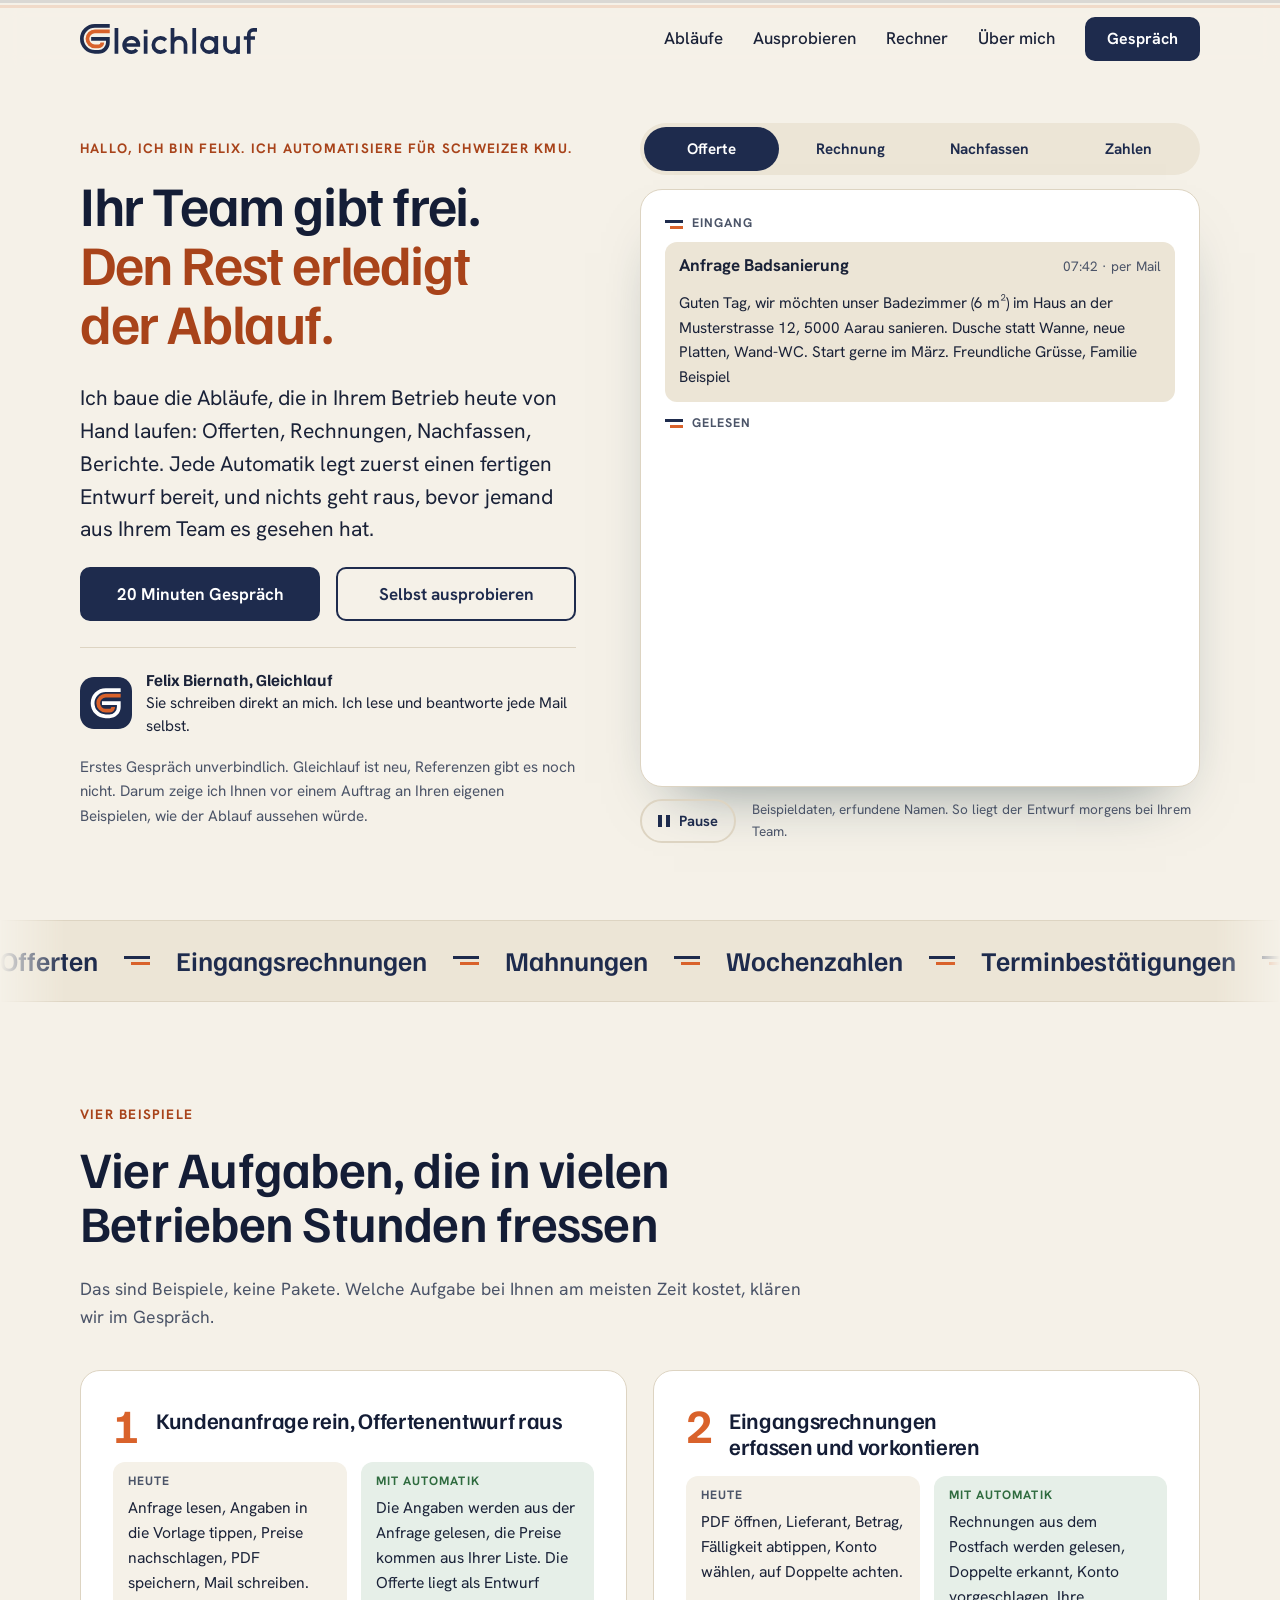
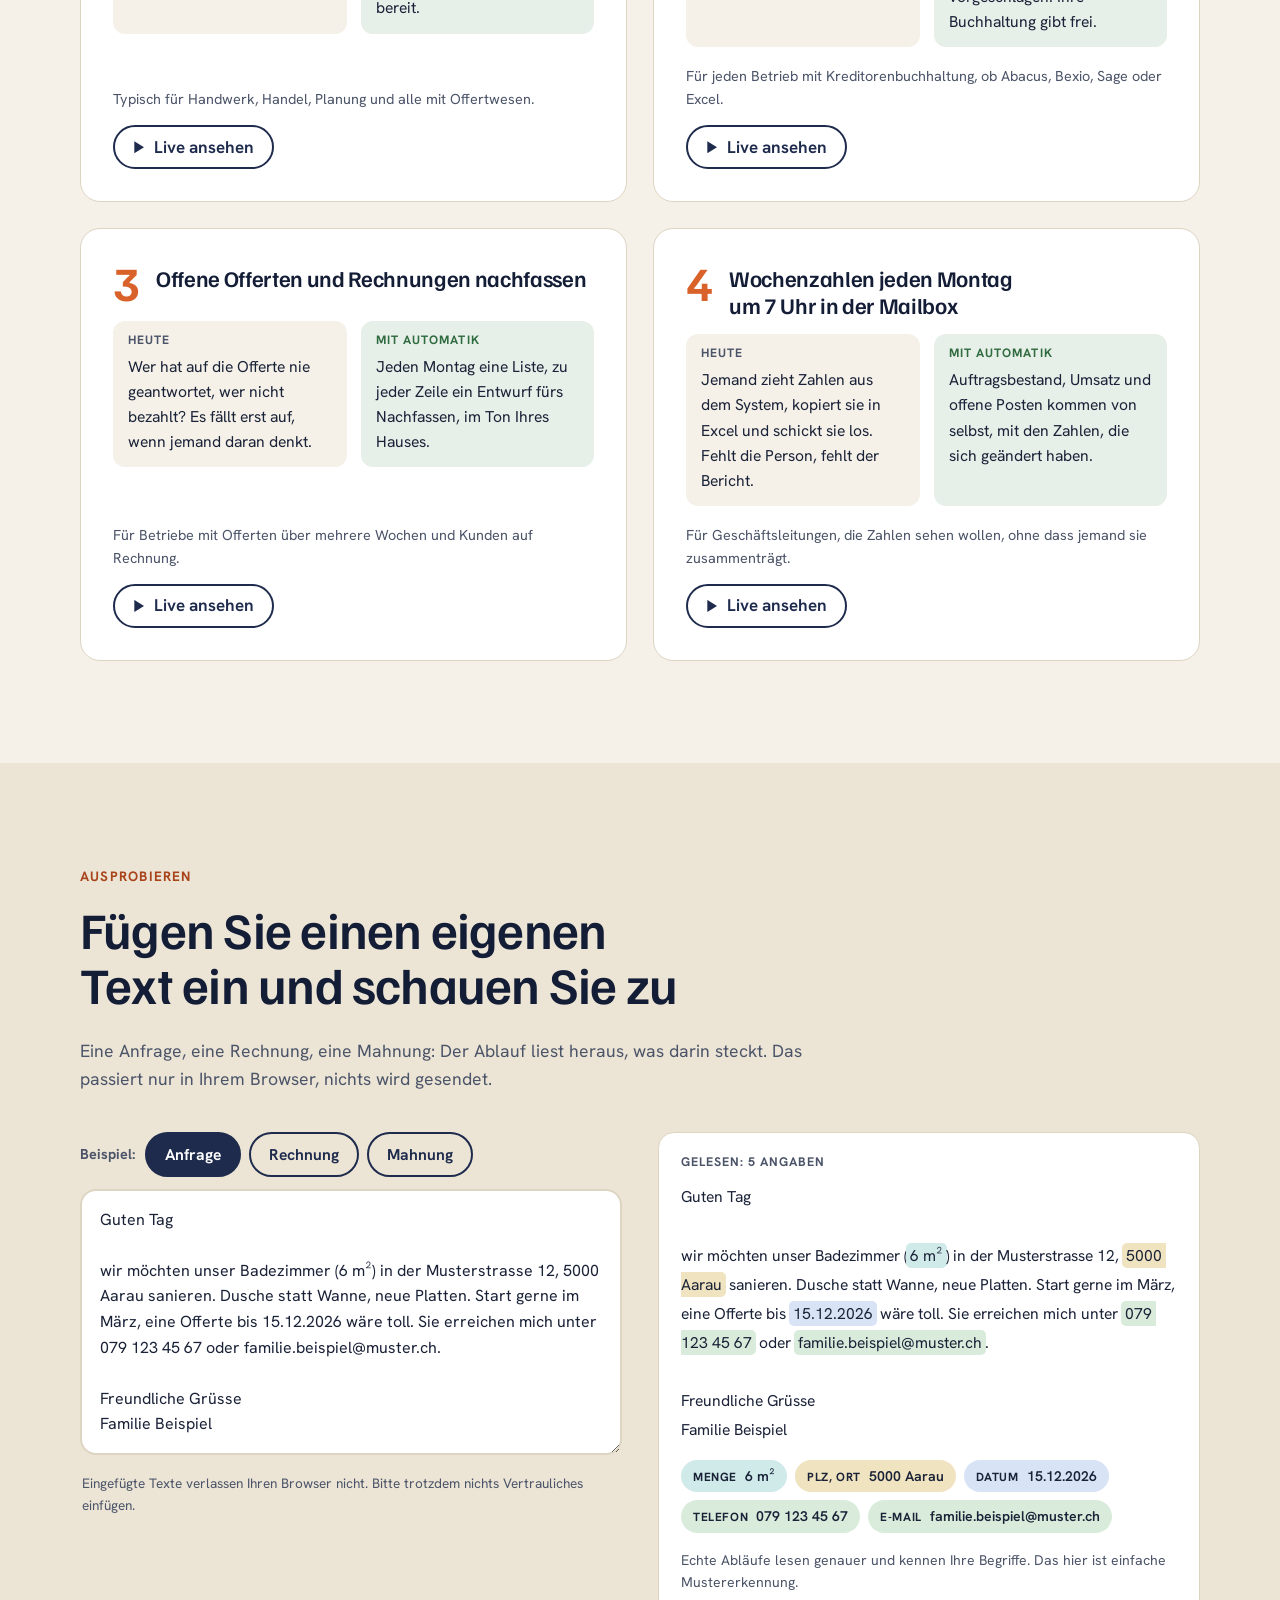
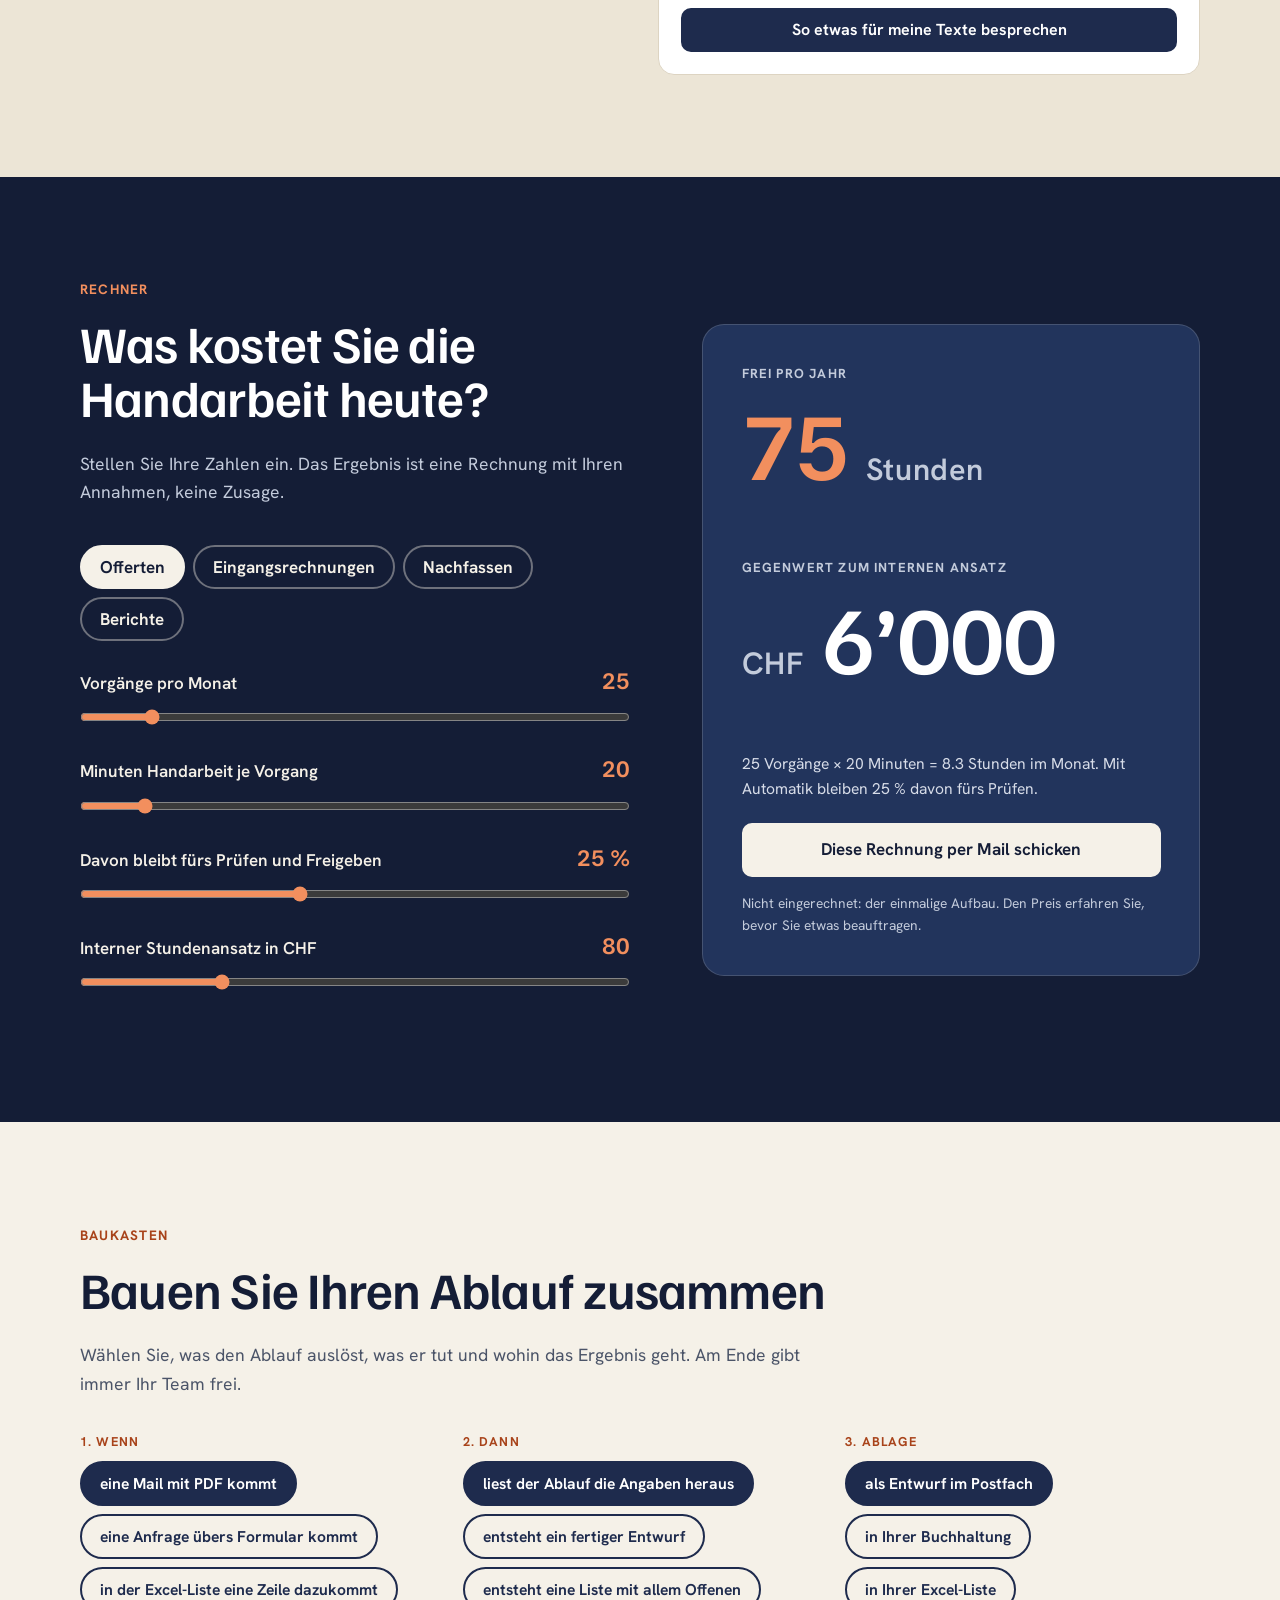
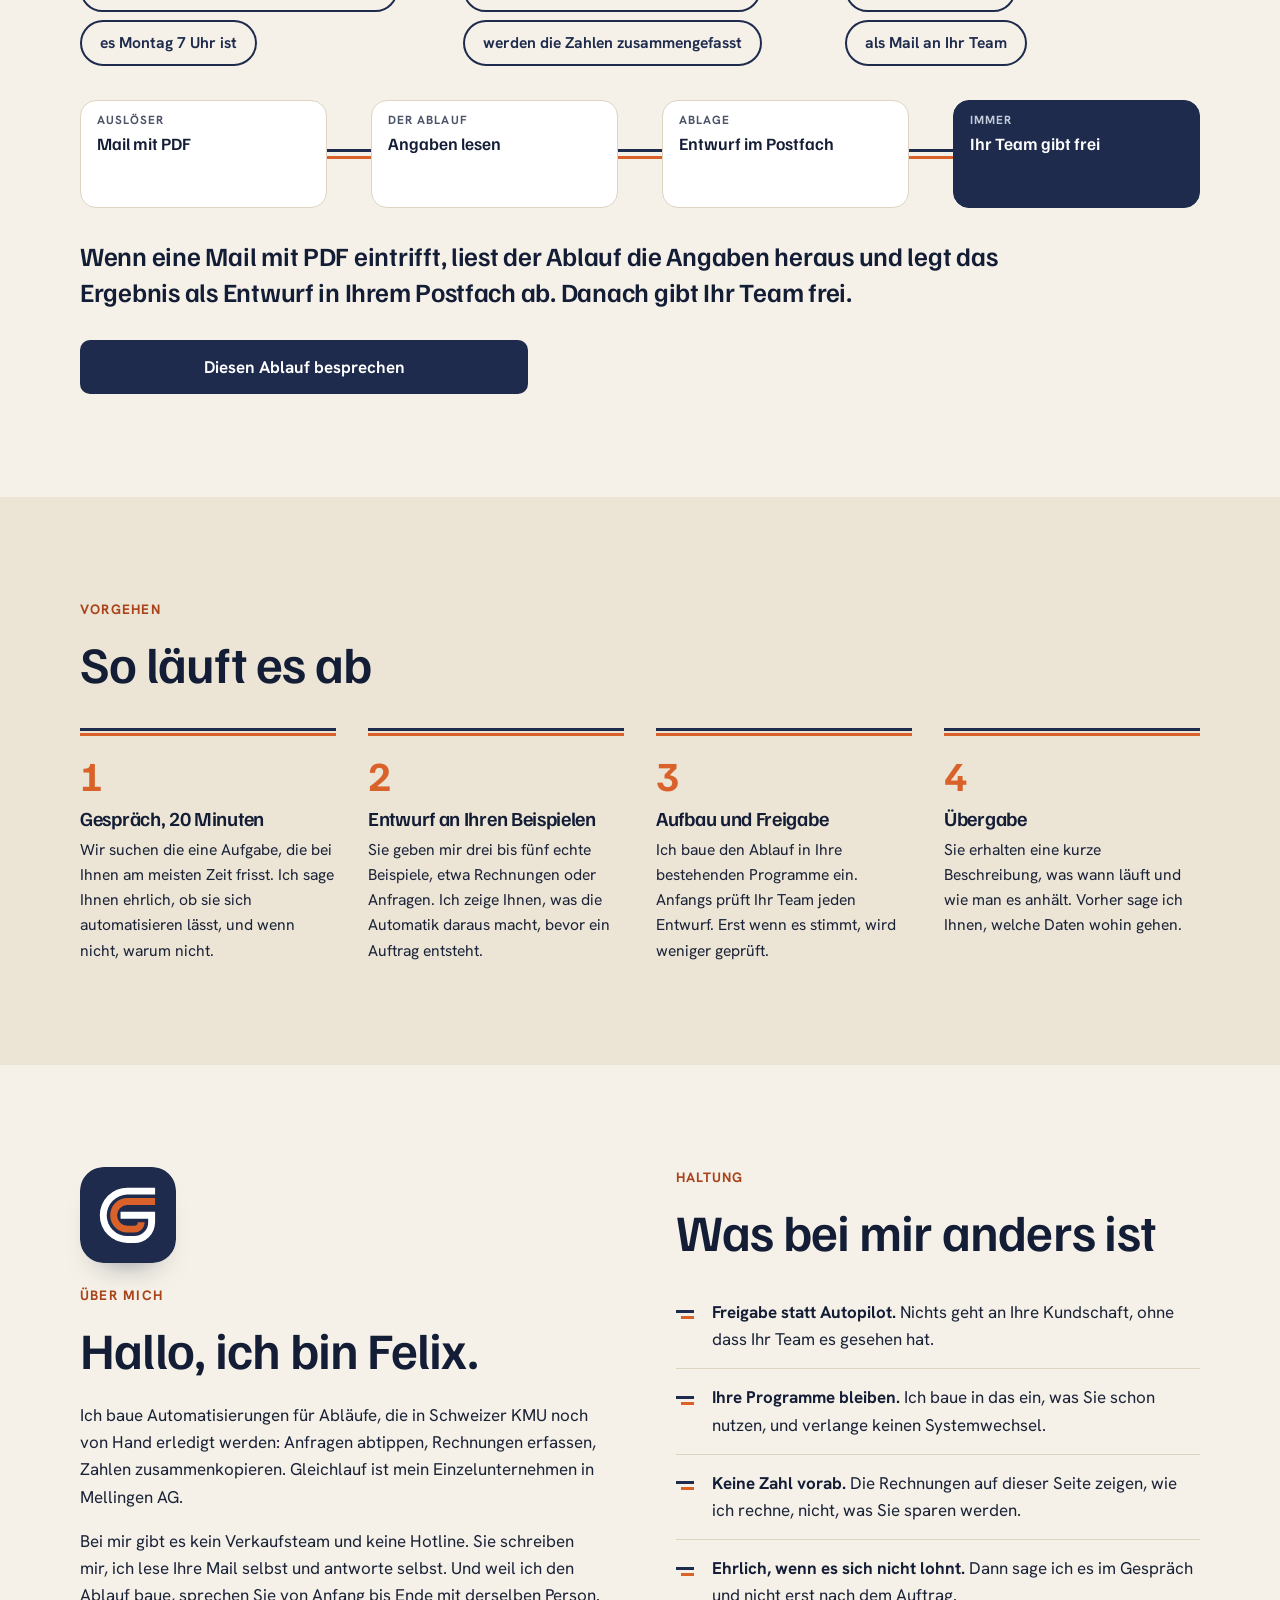
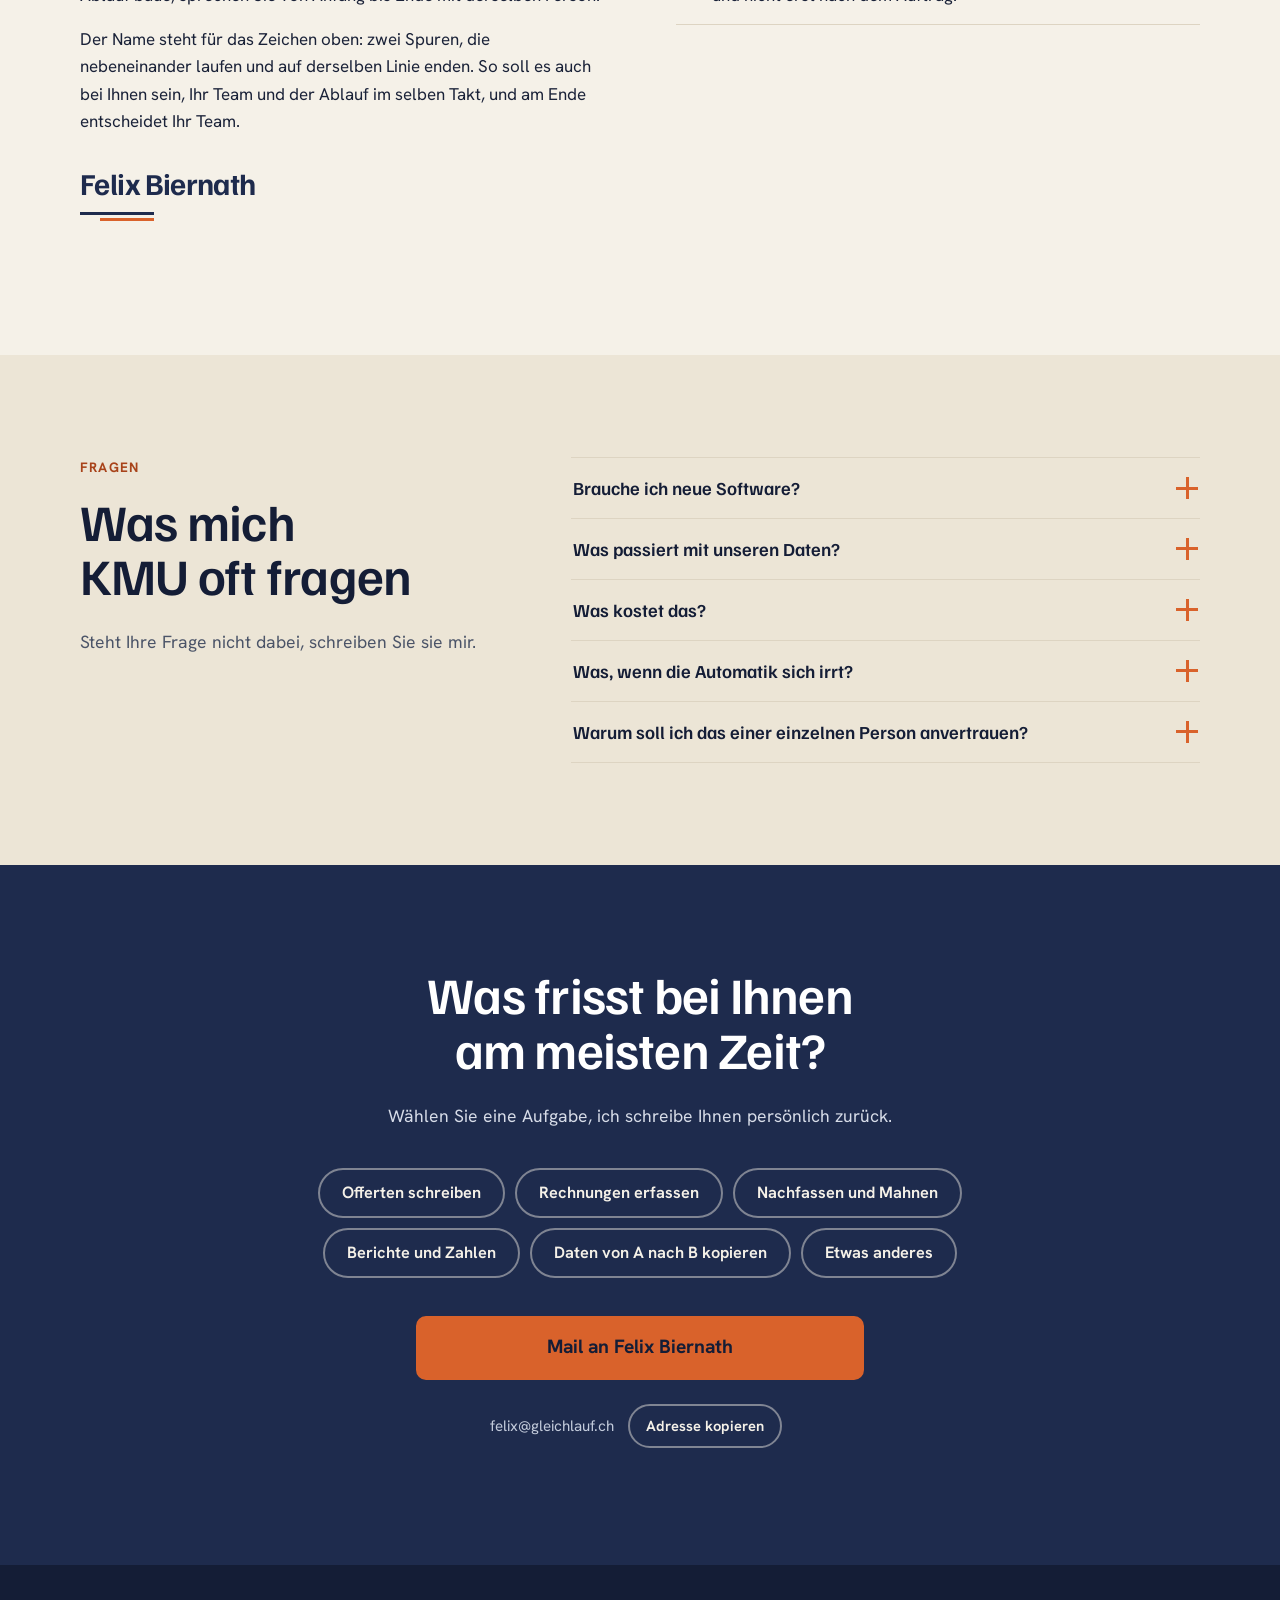
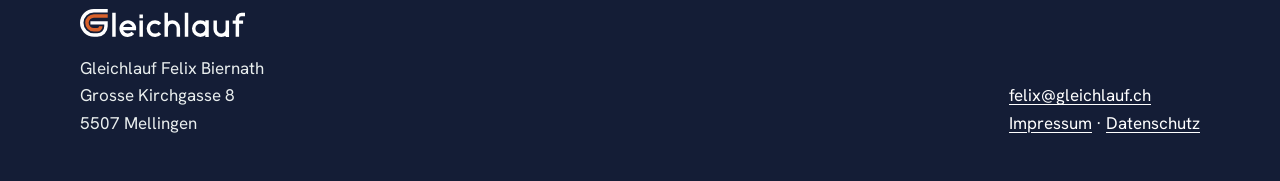
==== commit 7d42f5c9: "Seite v3: Marke nach Vorgabe, persönlicher, Ausprobieren, Baukasten, Fragen" ====
--- a/index.html
+++ b/index.html
@@ -4,27 +4,32 @@
 <meta charset="utf-8">
 <meta name="viewport" content="width=device-width, initial-scale=1">
 <title>Gleichlauf: Abläufe automatisieren, Ihr Team gibt frei</title>
-<meta name="description" content="Aus Mails, PDFs und Listen werden fertige Entwürfe für Offerten, Rechnungen, Nachfassen und Berichte. Ihr Team gibt nur noch frei. Automatisierung für Schweizer KMU.">
+<meta name="description" content="Felix Biernath automatisiert Offerten, Rechnungen, Nachfassen und Berichte für Schweizer KMU. Jede Automatik legt zuerst einen Entwurf bereit, Ihr Team gibt frei.">
 <meta property="og:title" content="Gleichlauf: Ihr Team gibt frei. Den Rest erledigt der Ablauf.">
 <meta property="og:description" content="Automatisierung für Schweizer KMU: Offerten, Rechnungen, Nachfassen und Berichte als fertige Entwürfe.">
 <meta property="og:type" content="website">
-<meta name="theme-color" content="#FBF6EE">
-<link rel="icon" type="image/svg+xml" href="marke-zeichen.svg">
-<link rel="preload" href="young-serif-400.woff2" as="font" type="font/woff2" crossorigin>
+<meta property="og:url" content="https://gleichlauf.ch/">
+<meta property="og:image" content="https://gleichlauf.ch/og.png">
+<meta name="twitter:card" content="summary_large_image">
+<meta name="theme-color" content="#F5F1E8">
+<link rel="icon" type="image/svg+xml" href="favicon.svg">
+<link rel="apple-touch-icon" href="apple-touch-icon.png">
+<link rel="preload" href="familjen-grotesk-var.woff2" as="font" type="font/woff2" crossorigin>
 <link rel="stylesheet" href="styles.css">
-<noscript><style>.stage-wrap{display:none}.reveal{opacity:1!important;transform:none!important}</style></noscript>
+<noscript><style>.stage-wrap,.try,.build{display:none}.reveal{opacity:1!important;transform:none!important}</style></noscript>
 </head>
 <body>
 <a class="skip" href="#inhalt">Zum Inhalt</a>
-<div class="takt-progress" aria-hidden="true"><span class="tp-line"></span><span class="tp-hohl"></span><span class="tp-voll"></span></div>
+<div class="takt-progress" aria-hidden="true"><span class="tp-track tp-t1"></span><span class="tp-track tp-t2"></span><span class="tp-navy"></span><span class="tp-orange"></span></div>
 
 <header class="top">
   <div class="wrap bar">
-    <a class="brand" href="./" aria-label="Gleichlauf, zur Startseite"><img class="logo" src="marke-wortmarke.svg" width="6100" height="800" alt="Gleichlauf"></a>
+    <a class="brand" href="./" aria-label="Gleichlauf, zur Startseite"><img class="logo" src="marke-wortmarke.svg" width="177" height="30" alt="Gleichlauf"></a>
     <nav aria-label="Hauptmenü">
       <a class="n-opt" href="#ablaeufe">Abläufe</a>
+      <a class="n-opt" href="#probieren">Ausprobieren</a>
       <a class="n-opt" href="#rechner">Rechner</a>
-      <a class="n-opt" href="#vorgehen">Vorgehen</a>
+      <a class="n-opt" href="#ueber-mich">Über mich</a>
       <a class="btn btn-small" data-mail href="mailto:felix@gleichlauf.ch?subject=Gespr%C3%A4ch%20zur%20Automatisierung">Gespräch</a>
     </nav>
   </div>
@@ -36,13 +41,17 @@
 <section class="hero">
   <div class="wrap hero-grid">
     <div class="hero-text">
-      <p class="kicker">Automatisierung für Schweizer KMU</p>
+      <p class="kicker">Hallo, ich bin Felix. Ich automatisiere für Schweizer KMU.</p>
       <h1>Ihr Team gibt frei. <span class="h1-zwei">Den Rest erledigt der Ablauf.</span></h1>
-      <p class="lead">Ich automatisiere Offerten, Rechnungen, Nachfassen und Berichte. Jede Automatik legt zuerst einen fertigen Entwurf bereit, und nichts geht raus, bevor jemand aus Ihrem Team es gesehen hat.</p>
+      <p class="lead">Ich baue die Abläufe, die in Ihrem Betrieb heute von Hand laufen: Offerten, Rechnungen, Nachfassen, Berichte. Jede Automatik legt zuerst einen fertigen Entwurf bereit, und nichts geht raus, bevor jemand aus Ihrem Team es gesehen hat.</p>
       <p class="cta">
         <a class="btn" data-mail href="mailto:felix@gleichlauf.ch?subject=Gespr%C3%A4ch%20zur%20Automatisierung">20 Minuten Gespräch</a>
-        <a class="btn-quiet" href="#rechner">Zeitgewinn ausrechnen</a>
+        <a class="btn-quiet" href="#probieren">Selbst ausprobieren</a>
       </p>
+      <div class="from">
+        <img src="marke-kachel.svg" width="52" height="52" alt="">
+        <p><strong>Felix Biernath, Gleichlauf</strong>Sie schreiben direkt an mich. Ich lese und beantworte jede Mail selbst.</p>
+      </div>
       <p class="hero-facts">Erstes Gespräch unverbindlich. Gleichlauf ist neu, Referenzen gibt es noch nicht. Darum zeige ich Ihnen vor einem Auftrag an Ihren eigenen Beispielen, wie der Ablauf aussehen würde.</p>
     </div>
 
@@ -56,16 +65,16 @@
       </div>
       <div class="stage" id="stage" role="tabpanel" aria-labelledby="tab-offerte">
         <div class="z z-in">
-          <p class="z-label"><span class="z-dot"></span>Eingang</p>
+          <p class="z-label"><span class="lane" aria-hidden="true"></span>Eingang</p>
           <div class="in-file"><span class="in-name" data-x="datei"></span><span class="in-meta" data-x="meta"></span></div>
           <p class="in-text" data-x="text"></p>
         </div>
         <div class="z z-read">
-          <p class="z-label"><span class="z-dot z-dot-voll"></span>Gelesen</p>
+          <p class="z-label"><span class="lane" aria-hidden="true"></span>Gelesen</p>
           <ul class="chips" data-x="chips"></ul>
         </div>
         <div class="z z-out">
-          <p class="z-label"><span class="z-dot z-dot-voll"></span><span data-x="kopf">Entwurf</span></p>
+          <p class="z-label"><span class="lane" aria-hidden="true"></span><span data-x="kopf">Entwurf</span></p>
           <div class="out-body" data-x="out"></div>
           <div class="out-actions">
             <span class="pill pill-main" data-x="freigeben">Freigeben</span>
@@ -82,7 +91,7 @@
   </div>
 </section>
 
-<!-- Takt-Linie + Ticker -->
+<!-- Ticker -->
 <div class="takt-band">
   <div class="ticker" aria-label="Typische Aufgaben">
     <ul class="tick-list">
@@ -145,6 +154,36 @@
   </div>
 </section>
 
+<!-- Ausprobieren -->
+<section id="probieren" class="sec sec-paper">
+  <div class="wrap">
+    <p class="kicker">Ausprobieren</p>
+    <h2>Fügen Sie einen eigenen Text ein und schauen Sie zu</h2>
+    <p class="sec-lead">Eine Anfrage, eine Rechnung, eine Mahnung: Der Ablauf liest heraus, was darin steckt. Das passiert nur in Ihrem Browser, nichts wird gesendet.</p>
+
+    <div class="try">
+      <div class="try-in">
+        <div class="try-samples" role="group" aria-label="Beispieltext einsetzen">
+          <span class="try-lab">Beispiel:</span>
+          <button type="button" class="chip-light" data-sample="anfrage">Anfrage</button>
+          <button type="button" class="chip-light" data-sample="rechnung">Rechnung</button>
+          <button type="button" class="chip-light" data-sample="mahnung">Mahnung</button>
+        </div>
+        <label for="try-text" class="sr">Ihr Text</label>
+        <textarea id="try-text" rows="9" placeholder="Hier einen Text einfügen, zum Beispiel eine Kundenanfrage oder den Text einer Rechnung."></textarea>
+        <p class="try-hint">Eingefügte Texte verlassen Ihren Browser nicht. Bitte trotzdem nichts Vertrauliches einfügen.</p>
+      </div>
+      <div class="try-out" aria-live="polite">
+        <p class="try-head" id="try-head">Gelesen</p>
+        <div class="try-text" id="try-marked"></div>
+        <ul class="found" id="try-found"></ul>
+        <p class="try-note">Echte Abläufe lesen genauer und kennen Ihre Begriffe. Das hier ist einfache Mustererkennung.</p>
+        <a class="btn btn-small" id="try-mail" data-mail href="mailto:felix@gleichlauf.ch?subject=Gespr%C3%A4ch%20zur%20Automatisierung">So etwas für meine Texte besprechen</a>
+      </div>
+    </div>
+  </div>
+</section>
+
 <!-- Rechner -->
 <section id="rechner" class="sec sec-dark">
   <div class="wrap calc">
@@ -178,8 +217,53 @@
   </div>
 </section>
 
+<!-- Baukasten -->
+<section id="baukasten" class="sec">
+  <div class="wrap">
+    <p class="kicker">Baukasten</p>
+    <h2>Bauen Sie Ihren Ablauf zusammen</h2>
+    <p class="sec-lead">Wählen Sie, was den Ablauf auslöst, was er tut und wohin das Ergebnis geht. Am Ende gibt immer Ihr Team frei.</p>
+
+    <div class="build">
+      <div class="build-groups">
+        <fieldset class="bg"><legend>1. Wenn</legend>
+          <button type="button" class="chip-light" data-g="trig" data-v="pdf" aria-pressed="true">eine Mail mit PDF kommt</button>
+          <button type="button" class="chip-light" data-g="trig" data-v="form" aria-pressed="false">eine Anfrage übers Formular kommt</button>
+          <button type="button" class="chip-light" data-g="trig" data-v="excel" aria-pressed="false">in der Excel-Liste eine Zeile dazukommt</button>
+          <button type="button" class="chip-light" data-g="trig" data-v="montag" aria-pressed="false">es Montag 7 Uhr ist</button>
+        </fieldset>
+        <fieldset class="bg"><legend>2. Dann</legend>
+          <button type="button" class="chip-light" data-g="akt" data-v="lesen" aria-pressed="true">liest der Ablauf die Angaben heraus</button>
+          <button type="button" class="chip-light" data-g="akt" data-v="entwurf" aria-pressed="false">entsteht ein fertiger Entwurf</button>
+          <button type="button" class="chip-light" data-g="akt" data-v="liste" aria-pressed="false">entsteht eine Liste mit allem Offenen</button>
+          <button type="button" class="chip-light" data-g="akt" data-v="zahlen" aria-pressed="false">werden die Zahlen zusammengefasst</button>
+        </fieldset>
+        <fieldset class="bg"><legend>3. Ablage</legend>
+          <button type="button" class="chip-light" data-g="ziel" data-v="postfach" aria-pressed="true">als Entwurf im Postfach</button>
+          <button type="button" class="chip-light" data-g="ziel" data-v="buchhaltung" aria-pressed="false">in Ihrer Buchhaltung</button>
+          <button type="button" class="chip-light" data-g="ziel" data-v="excel" aria-pressed="false">in Ihrer Excel-Liste</button>
+          <button type="button" class="chip-light" data-g="ziel" data-v="team" aria-pressed="false">als Mail an Ihr Team</button>
+        </fieldset>
+      </div>
+
+      <ol class="flow" id="flow" aria-label="Ihr Ablauf">
+        <li class="node" data-n="trig"><span class="node-k">Auslöser</span><span class="node-v" id="n-trig"></span></li>
+        <li class="conn" aria-hidden="true"></li>
+        <li class="node" data-n="akt"><span class="node-k">Der Ablauf</span><span class="node-v" id="n-akt"></span></li>
+        <li class="conn" aria-hidden="true"></li>
+        <li class="node" data-n="ziel"><span class="node-k">Ablage</span><span class="node-v" id="n-ziel"></span></li>
+        <li class="conn" aria-hidden="true"></li>
+        <li class="node node-frei" data-n="frei"><span class="node-k">Immer</span><span class="node-v">Ihr Team gibt frei</span></li>
+      </ol>
+
+      <p class="build-sentence" id="build-sentence" aria-live="polite"></p>
+      <p class="cta cta-one"><a class="btn" id="build-mail" data-mail href="mailto:felix@gleichlauf.ch">Diesen Ablauf besprechen</a></p>
+    </div>
+  </div>
+</section>
+
 <!-- Vorgehen -->
-<section id="vorgehen" class="sec">
+<section id="vorgehen" class="sec sec-paper">
   <div class="wrap">
     <p class="kicker">Vorgehen</p>
     <h2>So läuft es ab</h2>
@@ -192,9 +276,18 @@
   </div>
 </section>
 
-<!-- Haltung -->
-<section class="sec sec-paper">
+<!-- Über mich -->
+<section id="ueber-mich" class="sec">
   <div class="wrap two">
+    <div class="about">
+      <img class="about-tile" src="marke-kachel.svg" width="96" height="96" alt="">
+      <p class="kicker">Über mich</p>
+      <h2>Hallo, ich bin Felix.</h2>
+      <p>Ich baue Automatisierungen für Abläufe, die in Schweizer KMU noch von Hand erledigt werden: Anfragen abtippen, Rechnungen erfassen, Zahlen zusammenkopieren. Gleichlauf ist mein Einzelunternehmen in Mellingen AG.</p>
+      <p>Bei mir gibt es kein Verkaufsteam und keine Hotline. Sie schreiben mir, ich lese Ihre Mail selbst und antworte selbst. Und weil ich den Ablauf baue, sprechen Sie von Anfang bis Ende mit derselben Person.</p>
+      <p>Der Name steht für das Zeichen oben: zwei Spuren, die nebeneinander laufen und auf derselben Linie enden. So soll es auch bei Ihnen sein, Ihr Team und der Ablauf im selben Takt, und am Ende entscheidet Ihr Team.</p>
+      <p class="sign">Felix Biernath</p>
+    </div>
     <div>
       <p class="kicker">Haltung</p>
       <h2>Was bei mir anders ist</h2>
@@ -205,11 +298,23 @@
         <li><strong>Ehrlich, wenn es sich nicht lohnt.</strong> Dann sage ich es im Gespräch und nicht erst nach dem Auftrag.</li>
       </ul>
     </div>
+  </div>
+</section>
+
+<!-- FAQ -->
+<section id="fragen" class="sec sec-paper">
+  <div class="wrap faq-wrap">
     <div>
-      <p class="kicker">Wer dahintersteht</p>
-      <h2>Sie sprechen mit mir</h2>
-      <p>Ich bin Felix Biernath und baue Automatisierungen für Abläufe, die in Schweizer KMU von Hand erledigt werden. Gleichlauf ist ein Einzelunternehmen in Mellingen AG. Sie sprechen mit mir und nicht mit einem Verkaufsteam.</p>
-      <p>Der Name steht für das Zeichen oben: Ihr Team und der Ablauf laufen im selben Takt, und am Ende entscheidet immer Ihr Team.</p>
+      <p class="kicker">Fragen</p>
+      <h2>Was mich KMU oft fragen</h2>
+      <p class="sec-lead">Steht Ihre Frage nicht dabei, schreiben Sie sie mir.</p>
+    </div>
+    <div class="faq">
+      <details><summary>Brauche ich neue Software?</summary><p>Nein. Ich baue in das ein, was Sie schon nutzen: Ihr Postfach, Ihre Excel-Listen, Ihre Buchhaltung. Hat ein Programm keine Schnittstelle, sage ich es Ihnen gleich im Gespräch.</p></details>
+      <details><summary>Was passiert mit unseren Daten?</summary><p>Vor dem Aufbau sage ich Ihnen, welche Daten wohin gehen und wer sie sieht. Das steht dann auch in der Beschreibung, die Sie bei der Übergabe erhalten.</p></details>
+      <details><summary>Was kostet das?</summary><p>Das hängt vom Ablauf ab. Sie erfahren den Preis, bevor Sie etwas beauftragen, und das erste Gespräch kostet nichts.</p></details>
+      <details><summary>Was, wenn die Automatik sich irrt?</summary><p>Genau deshalb gibt Ihr Team frei. Anfangs prüft es jeden Entwurf, und Fehler korrigieren Sie, bevor etwas rausgeht. Wie genau der Ablauf liest, zeige ich Ihnen vorab an Ihren eigenen Beispielen.</p></details>
+      <details><summary>Warum soll ich das einer einzelnen Person anvertrauen?</summary><p>Weil Sie die Person kennen, die Ihren Ablauf baut. Vor dem Aufbau kläre ich mit Ihnen, wo der Ablauf läuft und wie Ihr Team ihn anhält. Das alles steht schriftlich in der Beschreibung, die Sie bekommen.</p></details>
     </div>
   </div>
 </section>
@@ -228,7 +333,7 @@
       <button type="button" class="chip-btn chip-lg" data-thema="Etwas anderes">Etwas anderes</button>
     </fieldset>
     <p class="cta cta-one"><a class="btn btn-big" id="close-mail" data-mail href="mailto:felix@gleichlauf.ch?subject=Gespr%C3%A4ch%20zur%20Automatisierung">Mail an Felix Biernath</a></p>
-    <p class="muted">felix@gleichlauf.ch</p>
+    <p class="muted"><span>felix@gleichlauf.ch</span> <button class="copy" type="button" id="copy-mail">Adresse kopieren</button> <span id="copy-msg" class="copy-msg" role="status"></span></p>
   </div>
 </section>
 
@@ -237,7 +342,7 @@
 <footer class="foot">
   <div class="wrap foot-grid">
     <div>
-      <img class="logo logo-foot" src="marke-wortmarke-hell.svg" width="6100" height="800" alt="Gleichlauf">
+      <img class="logo logo-foot" src="marke-wortmarke-hell.svg" width="177" height="30" alt="Gleichlauf">
       <p>Gleichlauf Felix Biernath<br>Grosse Kirchgasse 8<br>5507 Mellingen</p>
     </div>
     <p><a href="mailto:felix@gleichlauf.ch">felix@gleichlauf.ch</a><br><a href="impressum.html">Impressum</a> · <a href="datenschutz.html">Datenschutz</a></p>
--- a/styles.css
+++ b/styles.css
@@ -1,23 +1,23 @@
-/* Gleichlauf, Seite für Automatisierung (v2). Marke: Petrol, Orange, Creme, Young Serif. Keine Fremdabrufe. */
-@font-face { font-family: "Young Serif"; src: url("young-serif-400.woff2") format("woff2"); font-weight: 400; font-style: normal; font-display: swap; }
+/* Gleichlauf, Seite für Automatisierung (v3). Marke nach Vorgabe: Monogramm Nachtblau/Orange (design/marke/l), Farben #1E2B4D #141D36 #D9622B #F5F1E8, Schrift Familjen Grotesk (OFL). Keine Fremdabrufe. */
+@font-face { font-family: "Familjen Grotesk"; src: url("familjen-grotesk-var.woff2") format("woff2"); font-weight: 400 700; font-style: normal; font-display: swap; }
 @font-face { font-family: "Hanken Grotesk"; src: url("hanken-grotesk-var.woff2") format("woff2"); font-weight: 100 900; font-style: normal; font-display: swap; }
 
 :root {
-  --primary: #1E4B57;
-  --primary-dark: #12313A;
-  --primary-mid: #1A4250;
-  --accent: #D9822B;
-  --accent-light: #F2A65A;
-  --accent-deep: #9A4F0E;
-  --bg: #FBF6EE;
-  --paper: #F3EADB;
-  --line: #E3D8C6;
-  --ink: #1F2A2D;
-  --muted: #4F5B5C;
+  --primary: #1E2B4D;          /* Nachtblau */
+  --primary-dark: #141D36;
+  --primary-mid: #22345C;
+  --accent: #D9622B;           /* Orange, nur Flächen, Zeichen, grosse Zahlen */
+  --accent-light: #F28F5E;     /* Orange als Text auf Dunkel (7.0:1 auf #141D36) */
+  --accent-deep: #A8431A;      /* Orange als Text auf Creme (5.3:1) */
+  --bg: #F5F1E8;
+  --paper: #ECE5D6;
+  --line: #DDD4C2;
+  --ink: #1A2238;
+  --muted: #4B5468;
   --ok: #2F6B3F;
-  --ok-bg: #E7F0EA;
-  --mark: #FBE3C2;
-  --serif: "Young Serif", Georgia, "Times New Roman", serif;
+  --ok-bg: #E6EFE8;
+  --mark: #FBDFCF;
+  --serif: "Familjen Grotesk", "Hanken Grotesk", system-ui, sans-serif;
   --sans: "Hanken Grotesk", system-ui, -apple-system, "Segoe UI", sans-serif;
   --gut: clamp(20px, 4vw, 40px);
   --ease: cubic-bezier(.2, .7, .2, 1);
@@ -30,7 +30,7 @@
 a:hover { text-decoration-thickness: 2px; }
 :focus-visible { outline: 3px solid var(--primary); outline-offset: 3px; border-radius: 4px; }
 .sec-dark :focus-visible, .sec-close :focus-visible, .foot :focus-visible { outline-color: var(--accent-light); }
-h1, h2, h3, h4 { font-family: var(--serif); font-weight: 400; line-height: 1.12; margin: 0; text-wrap: balance; }
+h1, h2, h3, h4 { font-family: var(--serif); font-weight: 600; line-height: 1.1; letter-spacing: -.015em; margin: 0; text-wrap: balance; }
 p { margin: 0 0 1em; }
 button { font: inherit; color: inherit; }
 .wrap { width: 100%; max-width: 1200px; margin-inline: auto; padding-inline: var(--gut); }
@@ -40,19 +40,18 @@
 .muted { color: var(--muted); font-size: .95rem; }
 fieldset { border: 0; margin: 0; padding: 0; min-width: 0; }
 
-/* Takt-Anzeige: das Zeichen der Marke als Lesefortschritt (Automatik vorne, Ihr Team folgt, am Ende nebeneinander) */
-.takt-progress { --p: 0; --gap: 60px; position: fixed; inset: 0 0 auto 0; height: 14px; z-index: 70; pointer-events: none; }
-.tp-line { position: absolute; left: 0; right: 0; top: 6px; height: 2px; background: rgba(30,75,87,.16); }
-.tp-line::after { content: ""; position: absolute; inset: 0; background: var(--primary); transform-origin: left; transform: scaleX(var(--p)); }
-.tp-voll, .tp-hohl { position: absolute; top: 1px; width: 12px; height: 12px; border-radius: 50%; }
-.tp-voll { background: var(--primary); left: calc(var(--p) * (100% - 12px)); z-index: 2; }
-.tp-hohl { border: 2px solid var(--primary); background: var(--bg); left: max(0px, calc(var(--p) * (100% - 12px) - var(--gap))); z-index: 1; }
+/* Lesefortschritt: die zwei Spuren des Zeichens (aussen Nachtblau, innen Orange), im selben Takt */
+.takt-progress { --p: 0; position: fixed; inset: 0 0 auto 0; height: 9px; z-index: 70; pointer-events: none; }
+.tp-track, .tp-navy, .tp-orange { position: absolute; left: 0; right: 0; height: 3px; }
+.tp-t1 { top: 0; background: rgba(30,43,77,.12); } .tp-t2 { top: 5px; background: rgba(217,98,43,.16); }
+.tp-navy { top: 0; background: var(--primary); transform-origin: left; transform: scaleX(var(--p)); }
+.tp-orange { top: 5px; background: var(--accent); transform-origin: left; transform: scaleX(var(--p)); transition: transform .55s var(--ease); }
 
 /* Kopf */
-.top { position: sticky; top: 0; z-index: 60; background: rgba(251,246,238,.88); backdrop-filter: saturate(1.2) blur(10px); -webkit-backdrop-filter: saturate(1.2) blur(10px); }
+.top { position: sticky; top: 0; z-index: 60; background: rgba(245,241,232,.9); backdrop-filter: saturate(1.2) blur(10px); -webkit-backdrop-filter: saturate(1.2) blur(10px); }
 .bar { display: flex; align-items: center; justify-content: space-between; min-height: 72px; gap: 16px; padding-top: 6px; }
 .brand { display: inline-flex; align-items: center; min-height: 44px; }
-.logo { height: 26px; width: auto; aspect-ratio: 6100/800; }
+.logo { height: 30px; width: auto; aspect-ratio: 952 / 161.5; }
 .top nav { display: flex; align-items: center; gap: clamp(14px, 3vw, 30px); }
 .top nav a:not(.btn) { color: var(--ink); text-decoration: none; min-height: 44px; display: inline-flex; align-items: center; font-weight: 500; }
 .top nav a:not(.btn):hover { text-decoration: underline; }
@@ -78,7 +77,7 @@
 .hero-grid { display: grid; gap: 44px; align-items: center; }
 .kicker { font-weight: 700; font-size: .85rem; letter-spacing: .09em; text-transform: uppercase; color: var(--accent-deep); margin-bottom: 1.1em; }
 .kicker-hell { color: var(--accent-light); }
-.hero h1 { font-size: clamp(2.3rem, 1.3rem + 3.2vw, 3.5rem); line-height: 1.05; letter-spacing: -.01em; color: var(--primary-dark); margin-bottom: .55em; text-wrap: balance; }
+.hero h1 { font-size: clamp(2.3rem, 1.3rem + 3.2vw, 3.5rem); line-height: 1.05; letter-spacing: -.025em; color: var(--primary-dark); margin-bottom: .55em; text-wrap: balance; }
 .h1-zwei { display: block; color: var(--accent-deep); }
 .lead { font-size: clamp(1.125rem, 1.05rem + .4vw, 1.32rem); line-height: 1.55; max-width: 34em; }
 .hero-facts { margin: 0; font-size: .95rem; color: var(--muted); max-width: 36em; }
@@ -95,8 +94,7 @@
 .z { opacity: 0; transform: translateY(10px); transition: opacity .5s var(--ease), transform .5s var(--ease); }
 .st-in .z-in, .st-read .z-read, .st-out .z-out { opacity: 1; transform: none; }
 .z-label { display: flex; align-items: center; gap: 9px; margin: 0 0 8px; font-weight: 700; font-size: .78rem; letter-spacing: .08em; text-transform: uppercase; color: var(--muted); }
-.z-dot { width: 11px; height: 11px; border-radius: 50%; border: 2px solid var(--primary); flex: none; }
-.z-dot-voll { background: var(--primary); }
+.lane { display: inline-block; width: 18px; height: 11px; flex: none; background: linear-gradient(var(--primary), var(--primary)) 0 1px / 100% 3px no-repeat, linear-gradient(var(--accent), var(--accent)) 100% 7px / 13px 3px no-repeat; }
 .in-file { display: flex; flex-wrap: wrap; align-items: baseline; justify-content: space-between; gap: 2px 12px; background: var(--paper); border-radius: 12px 12px 0 0; padding: 10px 14px 8px; transition: border-radius .5s; }
 .st-out .in-file { border-radius: 12px; }
 .in-name { font-weight: 700; }
@@ -104,10 +102,10 @@
 .in-text { margin: 0; background: var(--paper); border-radius: 0 0 12px 12px; padding: 4px 14px 12px; font-size: .96rem; line-height: 1.6; max-height: 14em; overflow: hidden; transition: max-height .7s var(--ease), padding .7s var(--ease), opacity .45s; }
 .st-out .in-text { max-height: 0; padding-top: 0; padding-bottom: 0; opacity: 0; }
 mark { background: transparent; color: inherit; border-radius: 5px; padding: 1px 3px; margin: 0 -3px; transition: background .35s, box-shadow .35s; }
-mark.on { background: var(--mark); box-shadow: 0 0 0 1px rgba(217,130,43,.45); }
+mark.on { background: var(--mark); box-shadow: 0 0 0 1px rgba(217,98,43,.5); }
 .chips { list-style: none; margin: 0; padding: 0; display: grid; grid-template-columns: repeat(auto-fit, minmax(14.5rem, 1fr)); gap: 7px; align-content: start; min-height: 0; }
 .chips li { display: flex; flex-wrap: wrap; align-items: baseline; justify-content: space-between; gap: 0 10px; padding: 6px 11px; border: 1px solid var(--line); border-radius: 10px; background: var(--bg); opacity: 0; transform: translateY(6px) scale(.98); transition: opacity .4s var(--ease), transform .4s var(--ease), border-color .3s; }
-.chips li.on { opacity: 1; transform: none; border-color: rgba(217,130,43,.55); }
+.chips li.on { opacity: 1; transform: none; border-color: rgba(217,98,43,.6); }
 .c-l { font-size: .74rem; color: var(--muted); letter-spacing: .03em; }
 .c-v { font-weight: 650; font-size: .93rem; font-variant-numeric: tabular-nums; text-align: right; }
 .z-out { background: var(--bg); border: 1px solid var(--line); border-radius: 14px; padding: 12px 16px 14px; }
@@ -151,10 +149,8 @@
 .ticker { display: flex; width: max-content; animation: tick 48s linear infinite; }
 .takt-band:hover .ticker { animation-play-state: paused; }
 .tick-list { display: flex; flex: none; list-style: none; margin: 0; padding: 0; }
-.tick-list li { font-family: var(--serif); font-size: clamp(1.2rem, 1rem + 1vw, 1.7rem); color: var(--primary); white-space: nowrap; display: flex; align-items: center; }
-.tick-list li::after { content: ""; width: 28px; height: 12px; margin: 0 26px; background:
-  radial-gradient(circle at 6px 6px, transparent 2.6px, var(--accent) 3px 5px, transparent 5.4px),
-  radial-gradient(circle at 21px 6px, var(--accent) 5px, transparent 5.4px); }
+.tick-list li { font-family: var(--serif); font-weight: 600; font-size: clamp(1.2rem, 1rem + 1vw, 1.7rem); color: var(--primary); white-space: nowrap; display: flex; align-items: center; }
+.tick-list li::after { content: ""; width: 26px; height: 11px; margin: 0 26px; flex: none; background: linear-gradient(var(--primary), var(--primary)) 0 1px / 100% 3px no-repeat, linear-gradient(var(--accent), var(--accent)) 100% 7px / 19px 3px no-repeat; }
 @keyframes tick { to { transform: translateX(-50%); } }
 
 /* Abschnitte */
@@ -169,7 +165,7 @@
 .case { background: #fff; border: 1px solid var(--line); border-radius: 20px; padding: clamp(20px, 2.6vw, 32px); display: flex; flex-direction: column; transition: box-shadow .3s, transform .3s var(--ease); }
 .case:hover { box-shadow: 0 24px 44px -30px rgba(18,49,58,.5); transform: translateY(-2px); }
 .case header { display: flex; align-items: flex-start; gap: 16px; margin-bottom: 16px; }
-.case-no { font: 400 3rem/0.9 var(--serif); color: var(--accent); flex: none; }
+.case-no { font: 700 3rem/0.9 var(--serif); color: var(--accent); flex: none; }
 .case h3 { font-size: 1.4rem; line-height: 1.18; color: var(--primary-dark); padding-top: 4px; }
 .ba { display: grid; gap: 12px; margin-bottom: 14px; }
 @media (min-width: 560px) and (max-width: 879px), (min-width: 1180px) { .ba { grid-template-columns: 1fr 1fr; gap: 14px; } }
@@ -185,35 +181,35 @@
 .case-live:hover { background: var(--primary); color: #fff; }
 
 /* Rechner */
-.sec-dark { background: var(--primary-dark); color: #F4EFE6; }
+.sec-dark { background: var(--primary-dark); color: #F5F1E8; }
 .sec-dark h2 { color: #fff; }
-.sec-lead-hell { color: #C9D6D8; }
+.sec-lead-hell { color: #C3CBDB; }
 .calc { display: grid; gap: 40px; }
 @media (min-width: 940px) { .calc { grid-template-columns: minmax(0, 1.05fr) minmax(0, .95fr); gap: 72px; align-items: center; } }
 .calc-fall { display: flex; flex-wrap: wrap; gap: 8px; margin-bottom: 26px; }
-.chip-btn { min-height: 44px; padding: 0 18px; border: 2px solid rgba(244,239,230,.4); border-radius: 999px; background: transparent; color: #F4EFE6; font-weight: 650; cursor: pointer; transition: background .2s, color .2s, border-color .2s; }
-.chip-btn:hover { border-color: #F4EFE6; }
-.chip-btn[aria-pressed="true"] { background: #F4EFE6; border-color: #F4EFE6; color: var(--primary-dark); }
+.chip-btn { min-height: 44px; padding: 0 18px; border: 2px solid rgba(244,239,230,.4); border-radius: 999px; background: transparent; color: #F5F1E8; font-weight: 650; cursor: pointer; transition: background .2s, color .2s, border-color .2s; }
+.chip-btn:hover { border-color: #F5F1E8; }
+.chip-btn[aria-pressed="true"] { background: #F5F1E8; border-color: #F5F1E8; color: var(--primary-dark); }
 .sl { display: grid; grid-template-columns: 1fr auto; gap: 4px 12px; align-items: baseline; margin-bottom: 22px; }
 .sl label { font-weight: 600; }
-.sl output { font: 400 1.5rem/1 var(--serif); color: var(--accent-light); font-variant-numeric: tabular-nums; }
+.sl output { font: 600 1.5rem/1 var(--serif); color: var(--accent-light); font-variant-numeric: tabular-nums; }
 .sl input { grid-column: 1 / -1; width: 100%; height: 32px; accent-color: var(--accent-light); cursor: pointer; margin: 0; }
 .calc-out { background: var(--primary-mid); border: 1px solid rgba(244,239,230,.16); border-radius: 22px; padding: clamp(24px, 3vw, 40px); }
-.co-label { margin: 0; font-size: .82rem; letter-spacing: .09em; text-transform: uppercase; color: #B8C9CC; font-weight: 700; }
-.co-zahl { margin: .1em 0 .7em; font: 400 clamp(3.4rem, 2rem + 6vw, 6rem)/1 var(--serif); color: var(--accent-light); font-variant-numeric: tabular-nums; letter-spacing: -.01em; }
+.co-label { margin: 0; font-size: .82rem; letter-spacing: .09em; text-transform: uppercase; color: #C3CBDB; font-weight: 700; }
+.co-zahl { margin: .1em 0 .7em; font: 600 clamp(3.4rem, 2rem + 6vw, 6rem)/1 var(--serif); color: var(--accent-light); font-variant-numeric: tabular-nums; letter-spacing: -.01em; }
 .co-zahl-chf { color: #fff; }
-.co-einheit { font-size: .32em; letter-spacing: .02em; color: #C9D6D8; font-family: var(--sans); font-weight: 600; }
-.co-regel { font-size: .98rem; color: #D9E3E4; margin: 1.1em 0 1.4em; min-height: 3.2em; }
-.co-fuss { margin: 1.1em 0 0; font-size: .86rem; color: #B8C9CC; }
+.co-einheit { font-size: .32em; letter-spacing: .02em; color: #C3CBDB; font-family: var(--sans); font-weight: 600; }
+.co-regel { font-size: .98rem; color: #D7DCE8; margin: 1.1em 0 1.4em; min-height: 3.2em; }
+.co-fuss { margin: 1.1em 0 0; font-size: .86rem; color: #C3CBDB; }
 .calc-out .btn { width: 100%; }
 
 /* Vorgehen */
 .steps { list-style: none; counter-reset: s; margin: 2.2em 0 0; padding: 0; display: grid; gap: 30px; }
 @media (min-width: 900px) { .steps { grid-template-columns: repeat(4, 1fr); gap: 32px; } }
-.steps li { counter-increment: s; position: relative; padding-top: 22px; border-top: 3px solid var(--line); }
-.steps li::after { content: ""; position: absolute; top: -3px; left: 0; right: 0; height: 3px; background: var(--primary); transform-origin: left; transition: transform 1s var(--ease) .15s; }
+.steps li { counter-increment: s; position: relative; padding-top: 26px; }
+.steps li::after { content: ""; position: absolute; top: 0; left: 0; right: 0; height: 8px; background: linear-gradient(var(--primary), var(--primary)) 0 0 / 100% 3px no-repeat, linear-gradient(var(--accent), var(--accent)) 0 5px / 100% 3px no-repeat; transform-origin: left; transition: transform 1s var(--ease) .15s; }
 .steps li.reveal:not(.in)::after { transform: scaleX(0); }
-.steps li::before { content: counter(s); display: block; font: 400 2.6rem/1 var(--serif); color: var(--accent); margin-bottom: 12px; }
+.steps li::before { content: counter(s); display: block; font: 700 2.6rem/1 var(--serif); color: var(--accent); margin-bottom: 12px; }
 .steps h3 { font-size: 1.25rem; color: var(--primary-dark); margin-bottom: 8px; }
 .steps p { margin: 0; font-size: .98rem; }
 
@@ -221,17 +217,16 @@
 .two { display: grid; gap: 48px; }
 @media (min-width: 860px) { .two { grid-template-columns: 1fr 1fr; gap: 72px; } }
 .plain { margin: 1.4em 0 0; padding: 0; list-style: none; }
-.plain li { padding: 15px 0 15px 34px; border-bottom: 1px solid var(--line); position: relative; }
-.plain li::before { content: ""; position: absolute; left: 2px; top: 1.45em; width: 13px; height: 13px; border-radius: 50%; border: 2px solid var(--primary); }
-.plain li:nth-child(even)::before { background: var(--primary); }
+.plain li { padding: 15px 0 15px 36px; border-bottom: 1px solid var(--line); position: relative; }
+.plain li::before { content: ""; position: absolute; left: 0; top: 1.5em; width: 18px; height: 11px; background: linear-gradient(var(--primary), var(--primary)) 0 1px / 100% 3px no-repeat, linear-gradient(var(--accent), var(--accent)) 100% 7px / 13px 3px no-repeat; }
 .plain strong { color: var(--primary-dark); }
 .two p { max-width: 34em; }
 
 /* Abschluss */
-.sec-close { background: var(--primary); color: #F4EFE6; text-align: center; }
+.sec-close { background: var(--primary); color: #F5F1E8; text-align: center; }
 .sec-close h2 { color: #fff; margin-inline: auto; max-width: 14em; }
-.sec-close .sec-lead { color: #D2E0E2; margin-inline: auto; }
-.sec-close .muted { color: #C9D6D8; }
+.sec-close .sec-lead { color: #D7DCE8; margin-inline: auto; }
+.sec-close .muted { color: #C3CBDB; }
 .close-chips { display: flex; flex-wrap: wrap; justify-content: center; gap: 10px; max-width: 52rem; margin: 0 auto 2.2em; }
 .chip-lg { min-height: 50px; padding: 0 22px; font-size: 1.02rem; }
 .sec-close .chip-btn { border-color: rgba(244,239,230,.45); }
@@ -242,7 +237,7 @@
 .foot a { color: #fff; }
 .foot-grid { display: grid; gap: 24px; }
 @media (min-width: 700px) { .foot-grid { grid-template-columns: 1fr auto; align-items: end; } }
-.logo-foot { height: 24px; margin-bottom: 16px; }
+.logo-foot { height: 28px; margin-bottom: 18px; }
 .foot p { margin: 0; }
 
 /* Einblenden */
@@ -254,6 +249,87 @@
 .legal > * { max-width: 46rem; }
 .legal h1 { font-size: clamp(1.8rem, 1.3rem + 2vw, 2.5rem); color: var(--primary-dark); margin-bottom: .8em; }
 .legal h2 { font-size: 1.3rem; color: var(--primary-dark); margin: 1.6em 0 .5em; }
+
+/* Persönlicher Absender im Hero */
+.from { display: flex; align-items: center; gap: 14px; margin: 26px 0 18px; padding-top: 20px; border-top: 1px solid var(--line); max-width: 36em; }
+.from img { width: 52px; height: 52px; border-radius: 14px; flex: none; }
+.from p { margin: 0; font-size: .96rem; line-height: 1.45; }
+.from strong { display: block; font-family: var(--serif); font-size: 1.05rem; }
+
+/* Hellfläche: kleine Wahl-Knöpfe */
+.chip-light { min-height: 44px; padding: 8px 18px; border: 2px solid var(--primary); border-radius: 999px; background: transparent; color: var(--primary); font-weight: 650; font-size: .98rem; cursor: pointer; text-align: left; transition: background .2s, color .2s; }
+.chip-light:hover { background: rgba(30,43,77,.08); }
+.chip-light[aria-pressed="true"] { background: var(--primary); color: #fff; }
+
+/* Ausprobieren */
+.try { display: grid; gap: 24px; align-items: start; }
+@media (min-width: 940px) { .try { grid-template-columns: 1fr 1fr; gap: 36px; } }
+.try-samples { display: flex; flex-wrap: wrap; align-items: center; gap: 8px; margin-bottom: 12px; }
+.try-lab { font-weight: 700; font-size: .9rem; color: var(--muted); margin-right: 2px; }
+.try-in textarea { width: 100%; min-height: 250px; padding: 16px 18px; border: 2px solid var(--line); border-radius: 16px; background: #fff; color: var(--ink); font: inherit; font-size: 1rem; line-height: 1.6; resize: vertical; }
+.try-in textarea:focus { outline: 3px solid var(--primary); outline-offset: 2px; border-color: var(--primary); }
+.try-hint { margin: 10px 2px 0; font-size: .85rem; color: var(--muted); }
+.try-out { background: #fff; border: 1px solid var(--line); border-radius: 16px; padding: 20px 22px 22px; min-height: 250px; }
+.try-head { margin: 0 0 10px; font-weight: 700; font-size: .78rem; letter-spacing: .08em; text-transform: uppercase; color: var(--muted); }
+.try-text { white-space: pre-wrap; overflow-wrap: anywhere; line-height: 1.85; font-size: .98rem; min-height: 5em; }
+.try-text .empty { color: var(--muted); white-space: normal; }
+.try-text mark { padding: 2px 4px; margin: 0 -1px; border-radius: 5px; box-shadow: none; }
+.found { list-style: none; margin: 16px 0 0; padding: 0; display: flex; flex-wrap: wrap; gap: 8px; }
+.found li { display: inline-flex; align-items: baseline; gap: 8px; padding: 5px 12px; border-radius: 999px; font-size: .88rem; }
+.found .f-k { font-weight: 700; font-size: .74rem; letter-spacing: .05em; text-transform: uppercase; }
+.found .f-v { font-weight: 600; font-variant-numeric: tabular-nums; }
+.t-betrag { background: #FBDFCF; } .t-datum { background: #D9E3F6; } .t-kontakt { background: #D9EBDA; } .t-nummer { background: #E7DCF3; }
+.t-ort { background: #F0E3BF; } .t-menge { background: #CFEAE8; } .t-frist { background: #F7D6D0; } .t-iban { background: #DCE1EA; }
+.try-note { margin: 16px 0 14px; font-size: .88rem; color: var(--muted); }
+.try-out .btn { width: 100%; }
+
+/* Baukasten */
+.build { display: grid; gap: 30px; }
+.build-groups { display: grid; gap: 22px; }
+@media (min-width: 900px) { .build-groups { grid-template-columns: repeat(3, 1fr); gap: 28px; } }
+.bg legend { font: 700 .8rem/1 var(--sans); letter-spacing: .09em; text-transform: uppercase; color: var(--accent-deep); margin-bottom: 12px; padding: 0; }
+.bg { display: flex; flex-direction: column; align-items: flex-start; gap: 8px; }
+.flow { list-style: none; margin: 4px 0 0; padding: 0; display: grid; gap: 0; align-items: stretch; }
+@media (min-width: 900px) { .flow { grid-template-columns: 1fr 44px 1fr 44px 1fr 44px 1fr; } }
+.node { background: #fff; border: 1px solid var(--line); border-radius: 16px; padding: 14px 16px 16px; min-height: 108px; display: flex; flex-direction: column; gap: 6px; transition: transform .45s var(--ease), box-shadow .45s var(--ease), border-color .3s; }
+.node-k { font: 700 .74rem/1 var(--sans); letter-spacing: .09em; text-transform: uppercase; color: var(--muted); }
+.node-v { font: 600 1.08rem/1.28 var(--serif); color: var(--primary-dark); }
+.node-frei { background: var(--primary); border-color: var(--primary); }
+.node-frei .node-k { color: #C3CBDB; } .node-frei .node-v { color: #fff; }
+.node.pulse { transform: translateY(-4px); box-shadow: 0 18px 30px -20px rgba(20,29,54,.55); border-color: var(--accent); }
+.conn { position: relative; height: 26px; }
+.conn::before, .conn::after { content: ""; position: absolute; left: 50%; width: 3px; height: 100%; }
+.conn::before { background: var(--primary); margin-left: -5px; } .conn::after { background: var(--accent); margin-left: 2px; }
+@media (min-width: 900px) {
+  .conn { height: auto; }
+  .conn::before, .conn::after { left: 0; right: 0; width: auto; height: 3px; top: 50%; margin-left: 0; }
+  .conn::before { margin-top: -5px; } .conn::after { margin-top: 2px; }
+}
+.build-sentence { font: 600 clamp(1.2rem, 1rem + 1vw, 1.65rem)/1.38 var(--serif); color: var(--primary-dark); max-width: 36em; margin: 0; letter-spacing: -.01em; }
+.build .cta { margin: 0; }
+
+/* Über mich */
+.about-tile { width: 96px; height: 96px; border-radius: 24px; margin-bottom: 22px; box-shadow: 0 18px 30px -22px rgba(20,29,54,.6); }
+.about p { max-width: 34em; }
+.sign { font: 700 1.9rem/1 var(--serif); color: var(--primary); margin-top: 1.1em; letter-spacing: -.02em; }
+.sign::after { content: ""; display: block; width: 74px; height: 11px; margin-top: 12px; background: linear-gradient(var(--primary), var(--primary)) 0 1px / 100% 3px no-repeat, linear-gradient(var(--accent), var(--accent)) 100% 7px / 54px 3px no-repeat; }
+
+/* Fragen */
+.faq-wrap { display: grid; gap: 36px; }
+@media (min-width: 900px) { .faq-wrap { grid-template-columns: .8fr 1.2fr; gap: 72px; align-items: start; } }
+.faq details { border-bottom: 1px solid var(--line); }
+.faq details:first-child { border-top: 1px solid var(--line); }
+.faq summary { list-style: none; cursor: pointer; display: flex; align-items: center; justify-content: space-between; gap: 16px; padding: 18px 2px; min-height: 56px; font: 600 1.15rem/1.3 var(--serif); color: var(--primary-dark); }
+.faq summary::-webkit-details-marker { display: none; }
+.faq summary::after { content: ""; flex: none; width: 22px; height: 22px; background: linear-gradient(var(--accent), var(--accent)) center / 100% 3px no-repeat, linear-gradient(var(--accent), var(--accent)) center / 3px 100% no-repeat; transition: transform .35s var(--ease); }
+.faq details[open] summary::after { transform: rotate(45deg); }
+.faq summary:hover { color: var(--primary); }
+.faq details p { margin: 0 0 18px; max-width: 38em; color: var(--ink); }
+
+/* Adresse kopieren */
+.muted .copy { min-height: 44px; margin-left: 10px; padding: 0 16px; border: 2px solid rgba(245,241,232,.45); border-radius: 999px; background: transparent; color: #F5F1E8; font-weight: 650; font-size: .92rem; cursor: pointer; }
+.muted .copy:hover { border-color: #F5F1E8; }
+.copy-msg { margin-left: 8px; color: var(--accent-light); font-weight: 650; }
 
 /* Bewegung reduziert: nichts läuft von selbst, nichts scrollt mit, alles bleibt lesbar */
 @media (prefers-reduced-motion: reduce) {
@@ -267,6 +343,8 @@
   .steps li.reveal:not(.in)::after { transform: none; }
   .z, .chips li, .out-table tr, .out-mail .om-p, .out-done { transition-duration: .01ms !important; transition-delay: 0s !important; }
   .btn:hover, .case:hover { transform: none; }
+  .node, .node.pulse { transform: none; transition: none; }
+  .faq summary::after { transition: none; }
   .z-read, .z-out { animation: none !important; }
   .in-text, .in-file { transition: none; }
 }
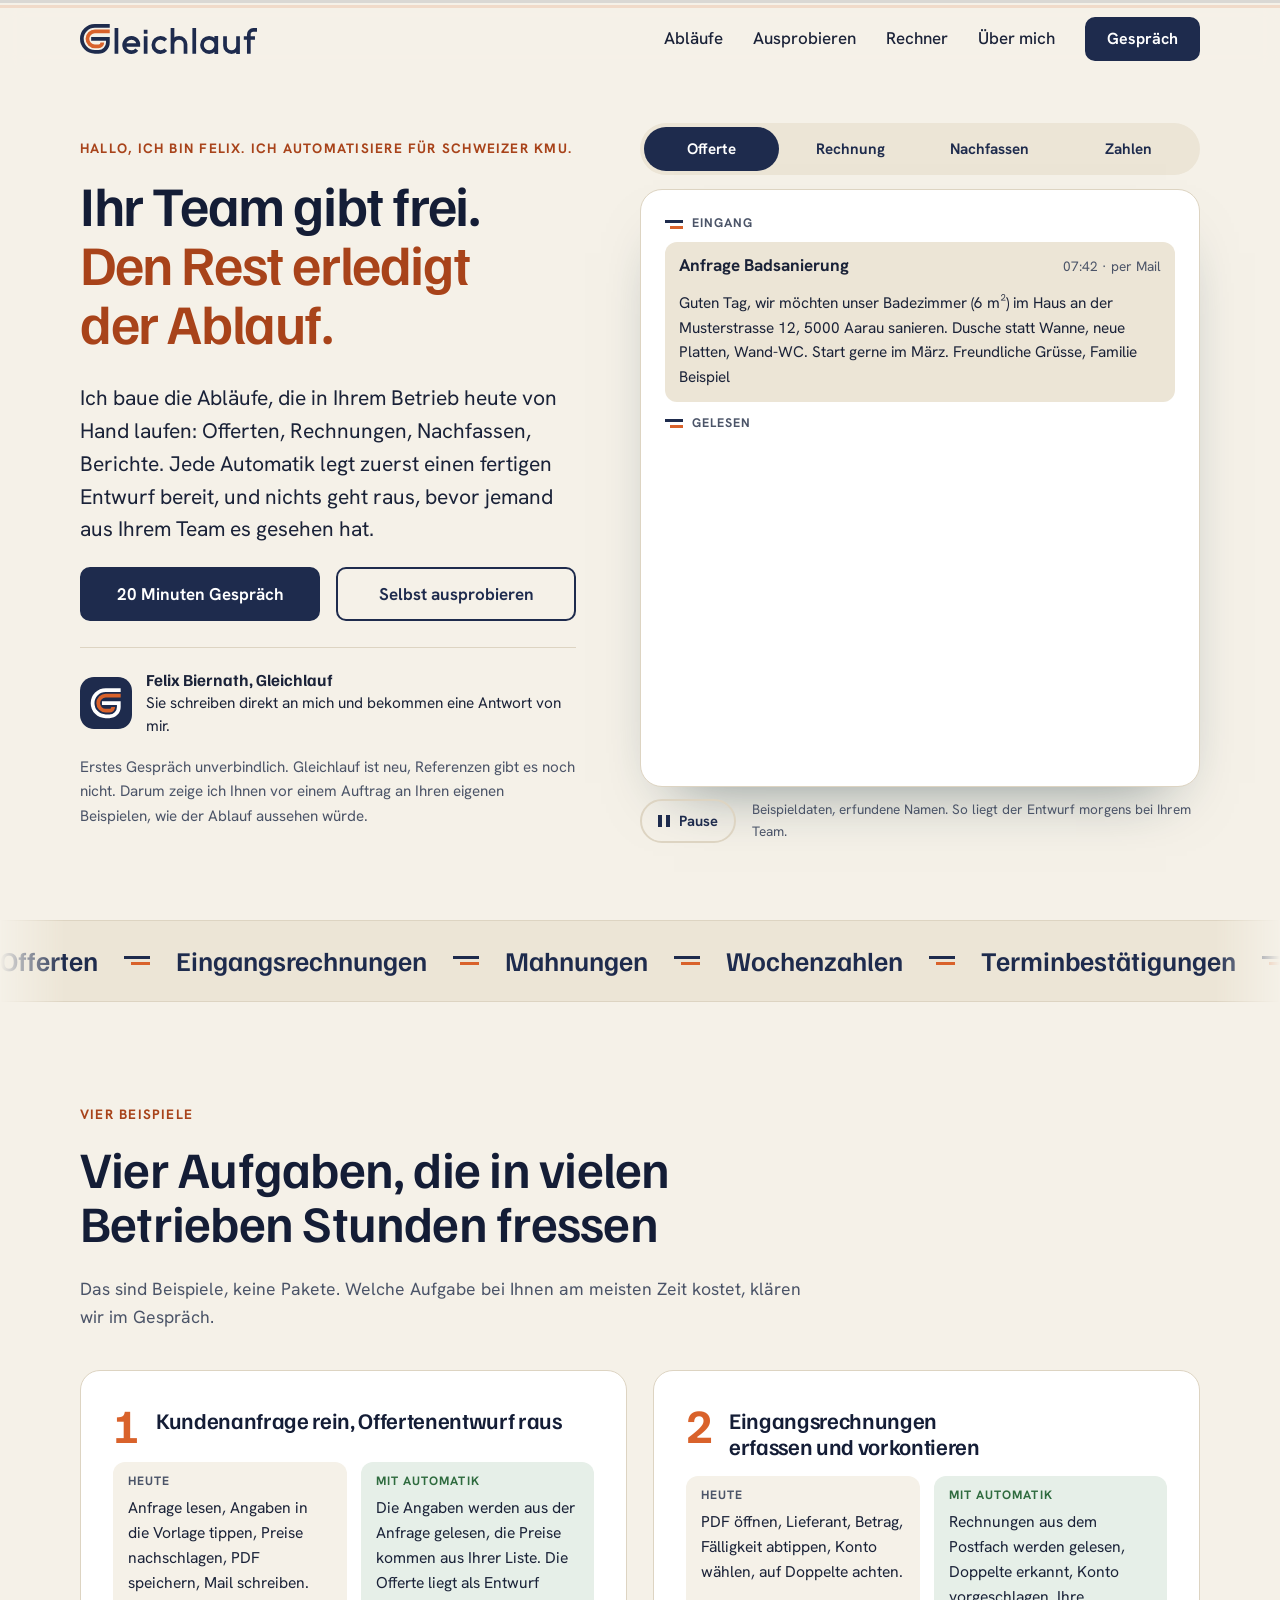
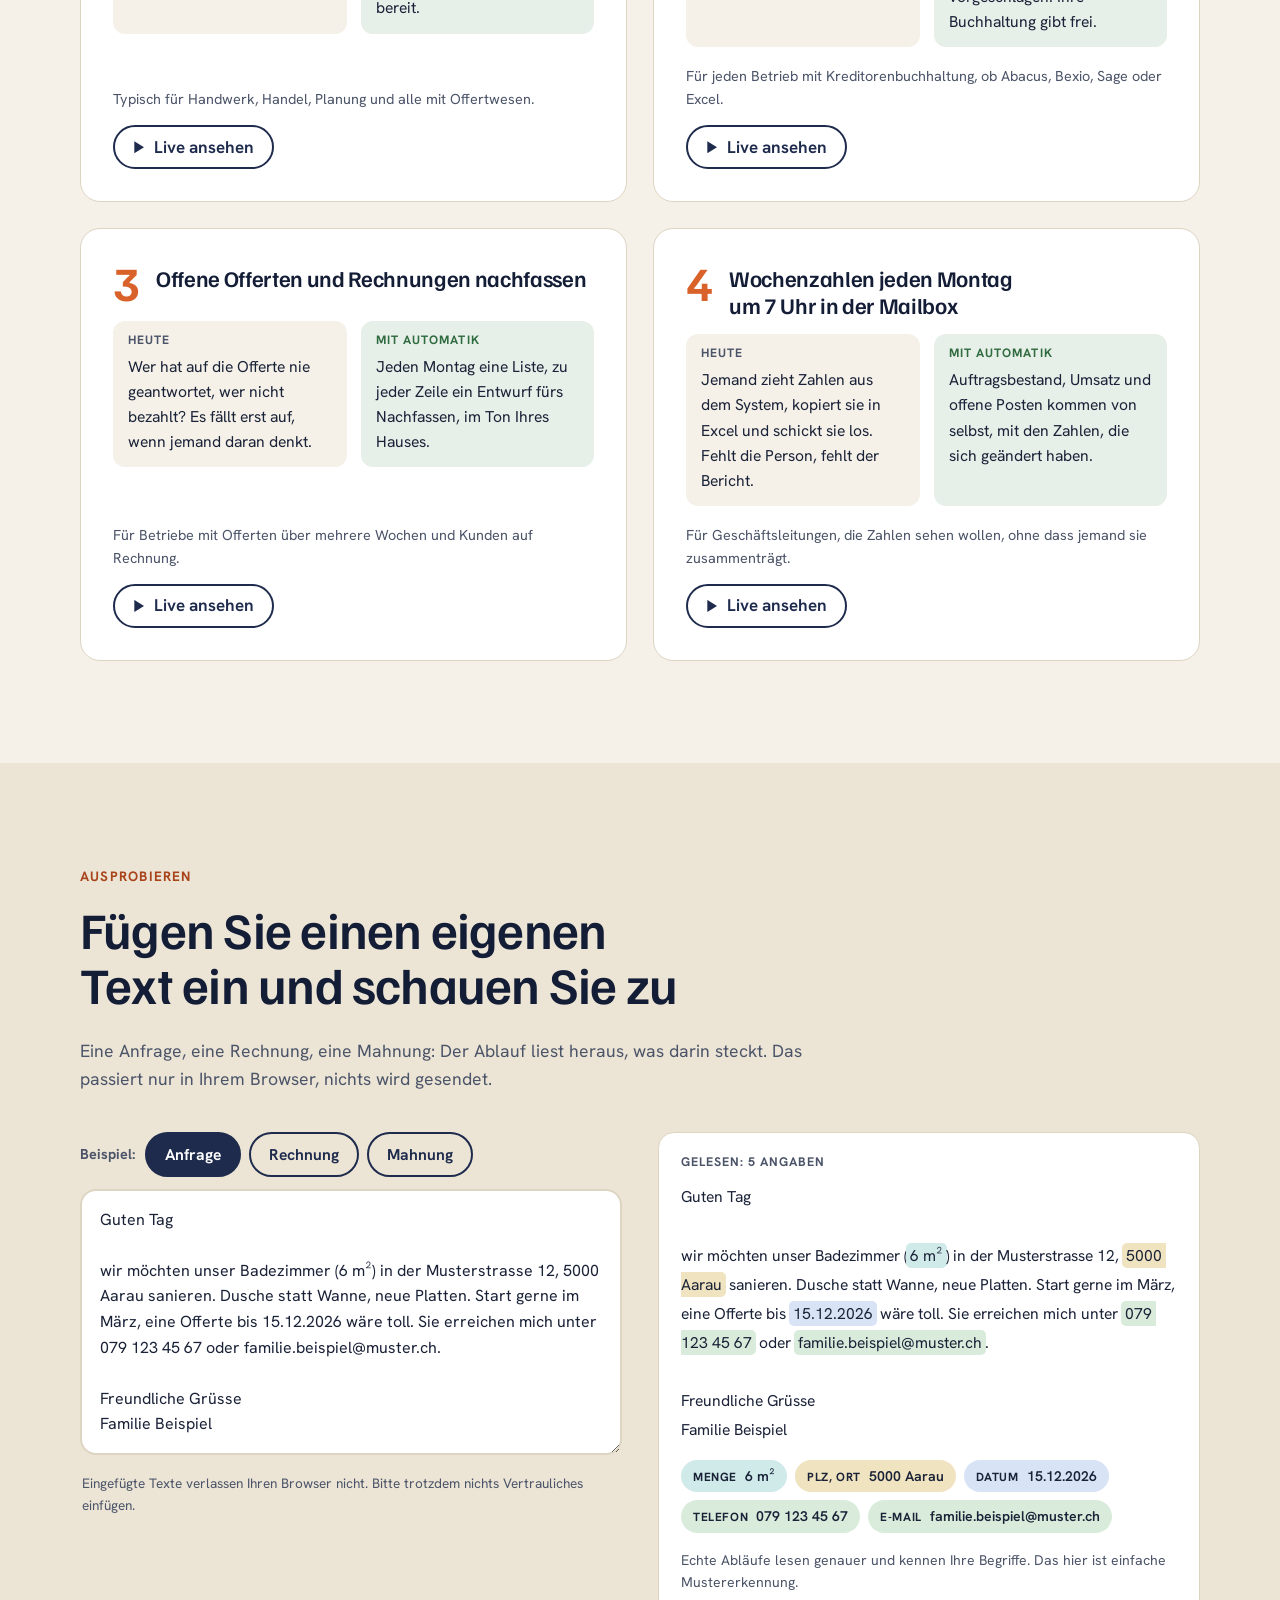
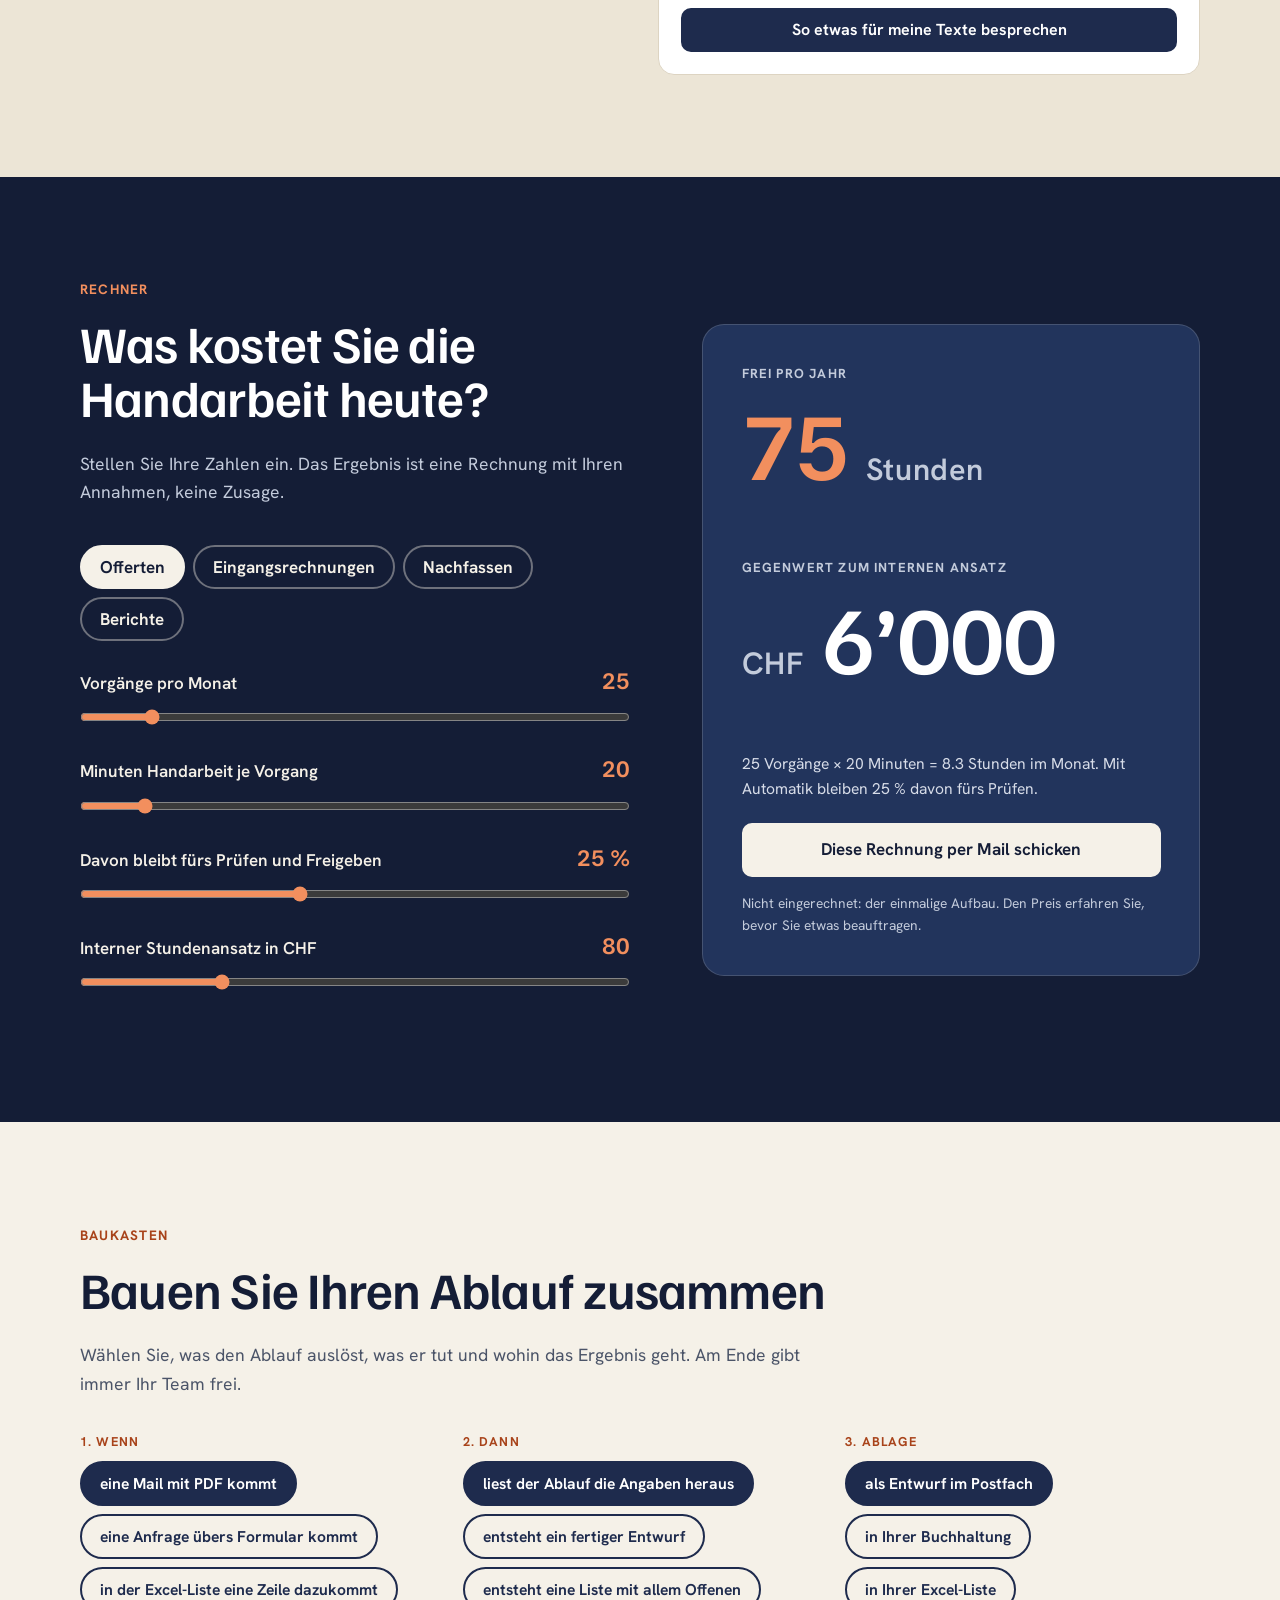
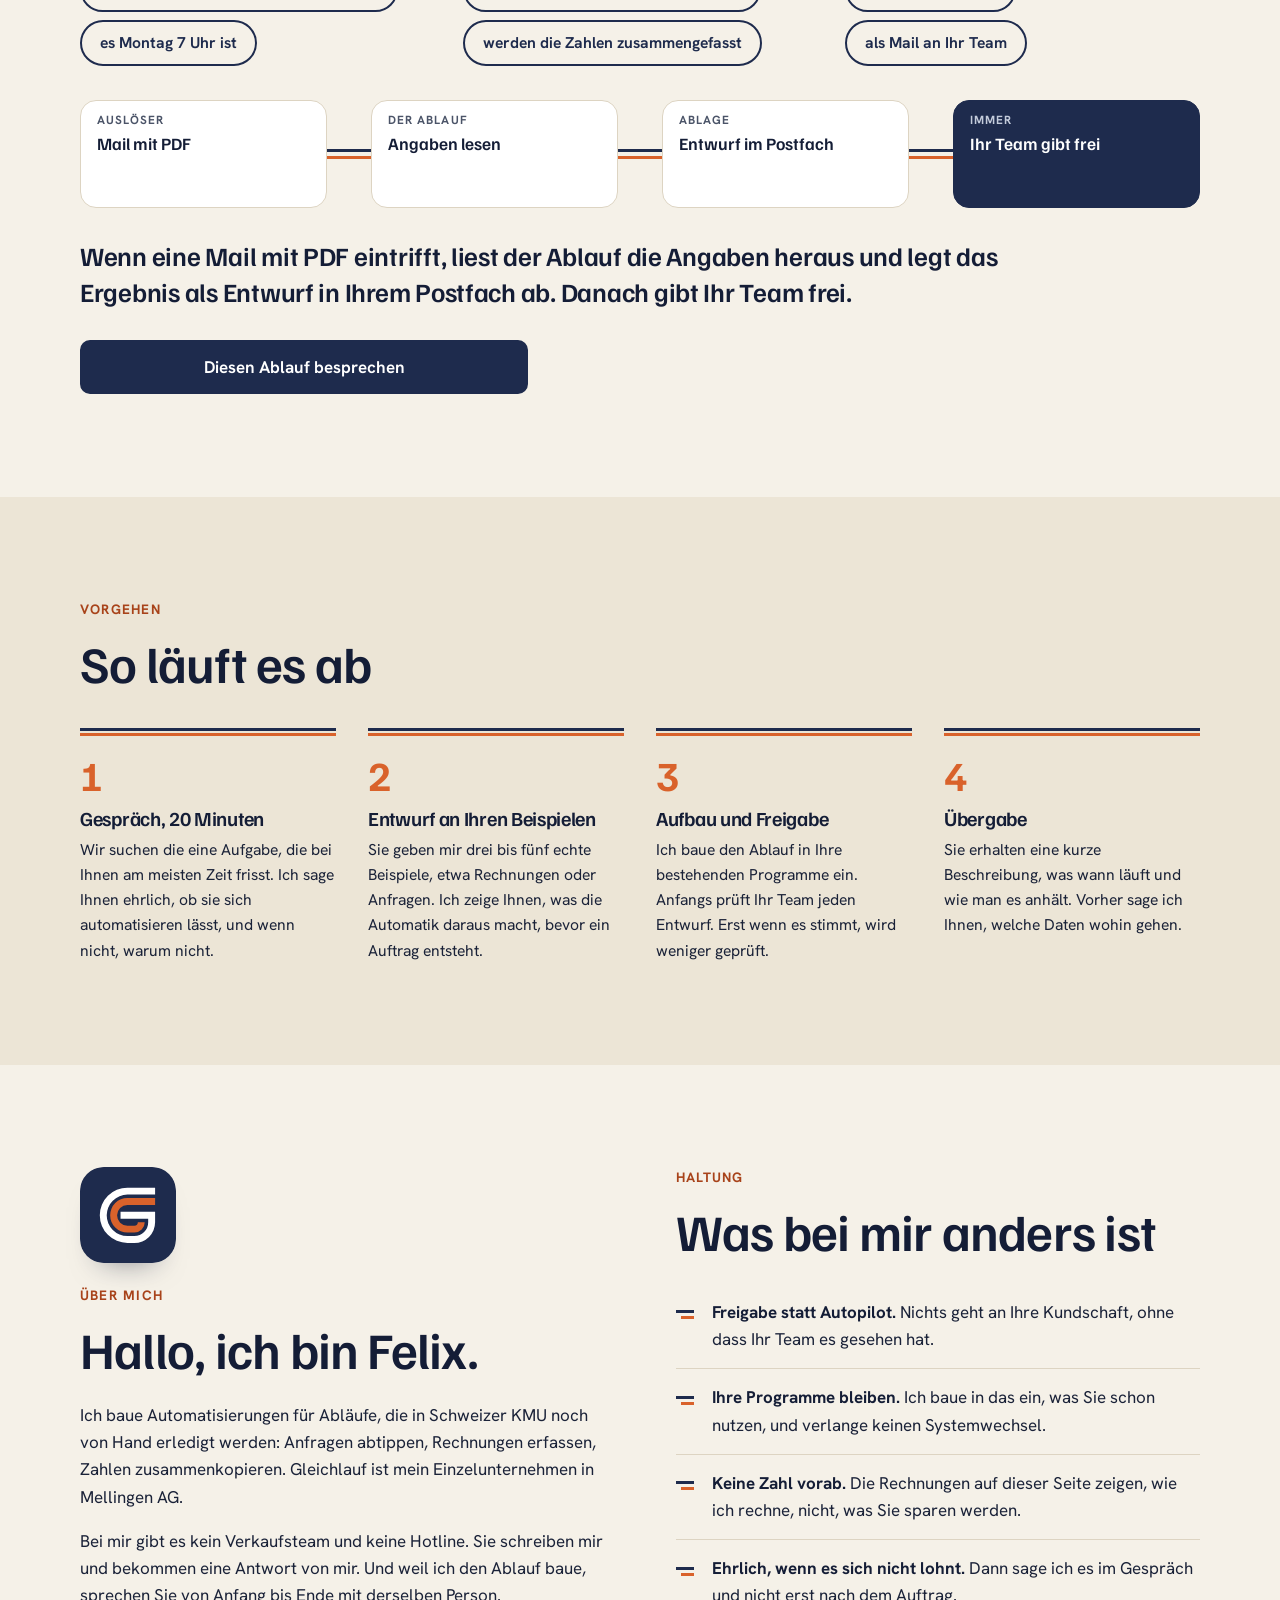
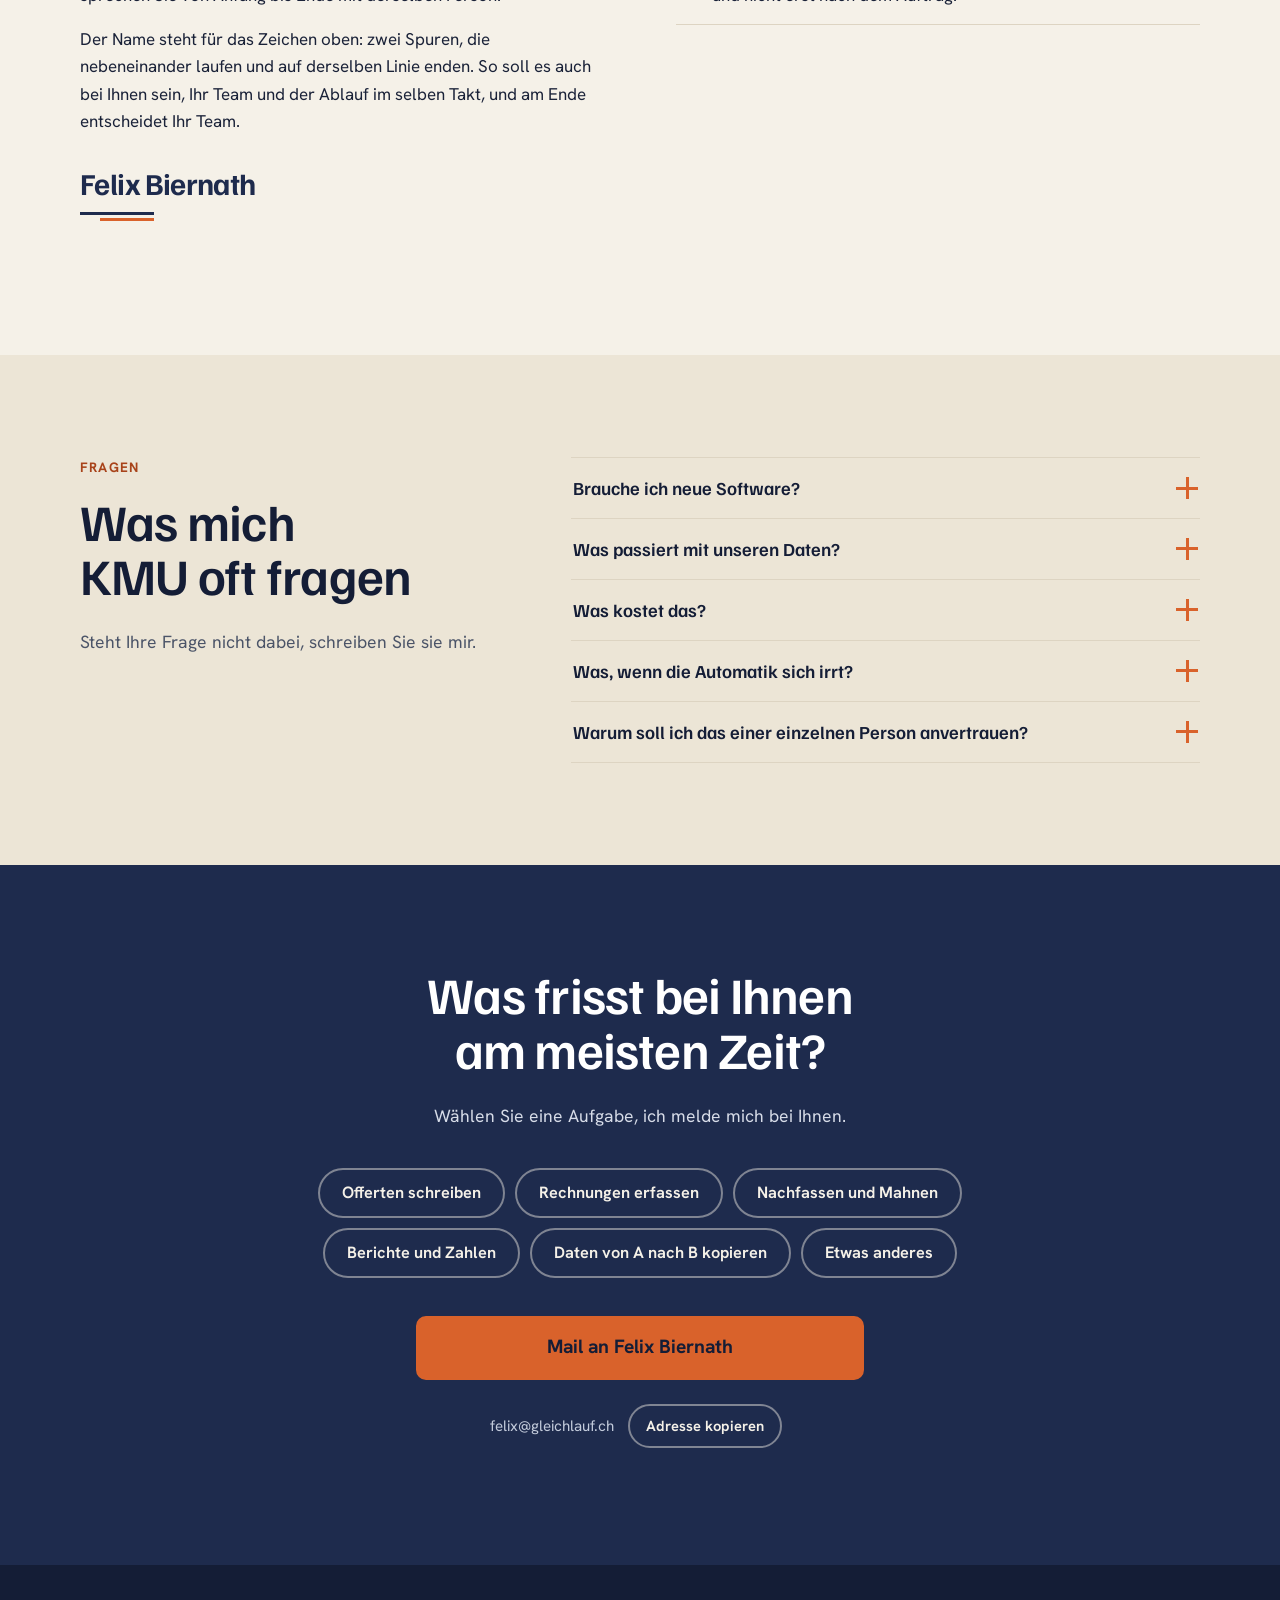
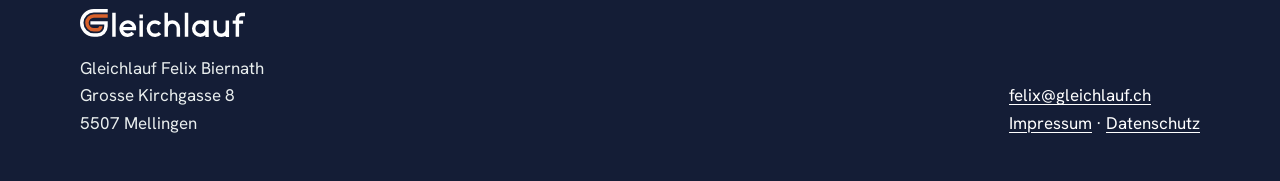
==== commit 3df68fe7: "Seite: Antworttexte neutral" ====
--- a/index.html
+++ b/index.html
@@ -50,7 +50,7 @@
       </p>
       <div class="from">
         <img src="marke-kachel.svg" width="52" height="52" alt="">
-        <p><strong>Felix Biernath, Gleichlauf</strong>Sie schreiben direkt an mich. Ich lese und beantworte jede Mail selbst.</p>
+        <p><strong>Felix Biernath, Gleichlauf</strong>Sie schreiben direkt an mich und bekommen eine Antwort von mir.</p>
       </div>
       <p class="hero-facts">Erstes Gespräch unverbindlich. Gleichlauf ist neu, Referenzen gibt es noch nicht. Darum zeige ich Ihnen vor einem Auftrag an Ihren eigenen Beispielen, wie der Ablauf aussehen würde.</p>
     </div>
@@ -284,7 +284,7 @@
       <p class="kicker">Über mich</p>
       <h2>Hallo, ich bin Felix.</h2>
       <p>Ich baue Automatisierungen für Abläufe, die in Schweizer KMU noch von Hand erledigt werden: Anfragen abtippen, Rechnungen erfassen, Zahlen zusammenkopieren. Gleichlauf ist mein Einzelunternehmen in Mellingen AG.</p>
-      <p>Bei mir gibt es kein Verkaufsteam und keine Hotline. Sie schreiben mir, ich lese Ihre Mail selbst und antworte selbst. Und weil ich den Ablauf baue, sprechen Sie von Anfang bis Ende mit derselben Person.</p>
+      <p>Bei mir gibt es kein Verkaufsteam und keine Hotline. Sie schreiben mir und bekommen eine Antwort von mir. Und weil ich den Ablauf baue, sprechen Sie von Anfang bis Ende mit derselben Person.</p>
       <p>Der Name steht für das Zeichen oben: zwei Spuren, die nebeneinander laufen und auf derselben Linie enden. So soll es auch bei Ihnen sein, Ihr Team und der Ablauf im selben Takt, und am Ende entscheidet Ihr Team.</p>
       <p class="sign">Felix Biernath</p>
     </div>
@@ -323,7 +323,7 @@
 <section id="kontakt" class="sec sec-close">
   <div class="wrap close">
     <h2>Was frisst bei Ihnen am meisten Zeit?</h2>
-    <p class="sec-lead">Wählen Sie eine Aufgabe, ich schreibe Ihnen persönlich zurück.</p>
+    <p class="sec-lead">Wählen Sie eine Aufgabe, ich melde mich bei Ihnen.</p>
     <fieldset class="close-chips"><legend class="sr">Aufgabe wählen</legend>
       <button type="button" class="chip-btn chip-lg" data-thema="Offerten schreiben">Offerten schreiben</button>
       <button type="button" class="chip-btn chip-lg" data-thema="Rechnungen erfassen">Rechnungen erfassen</button>
